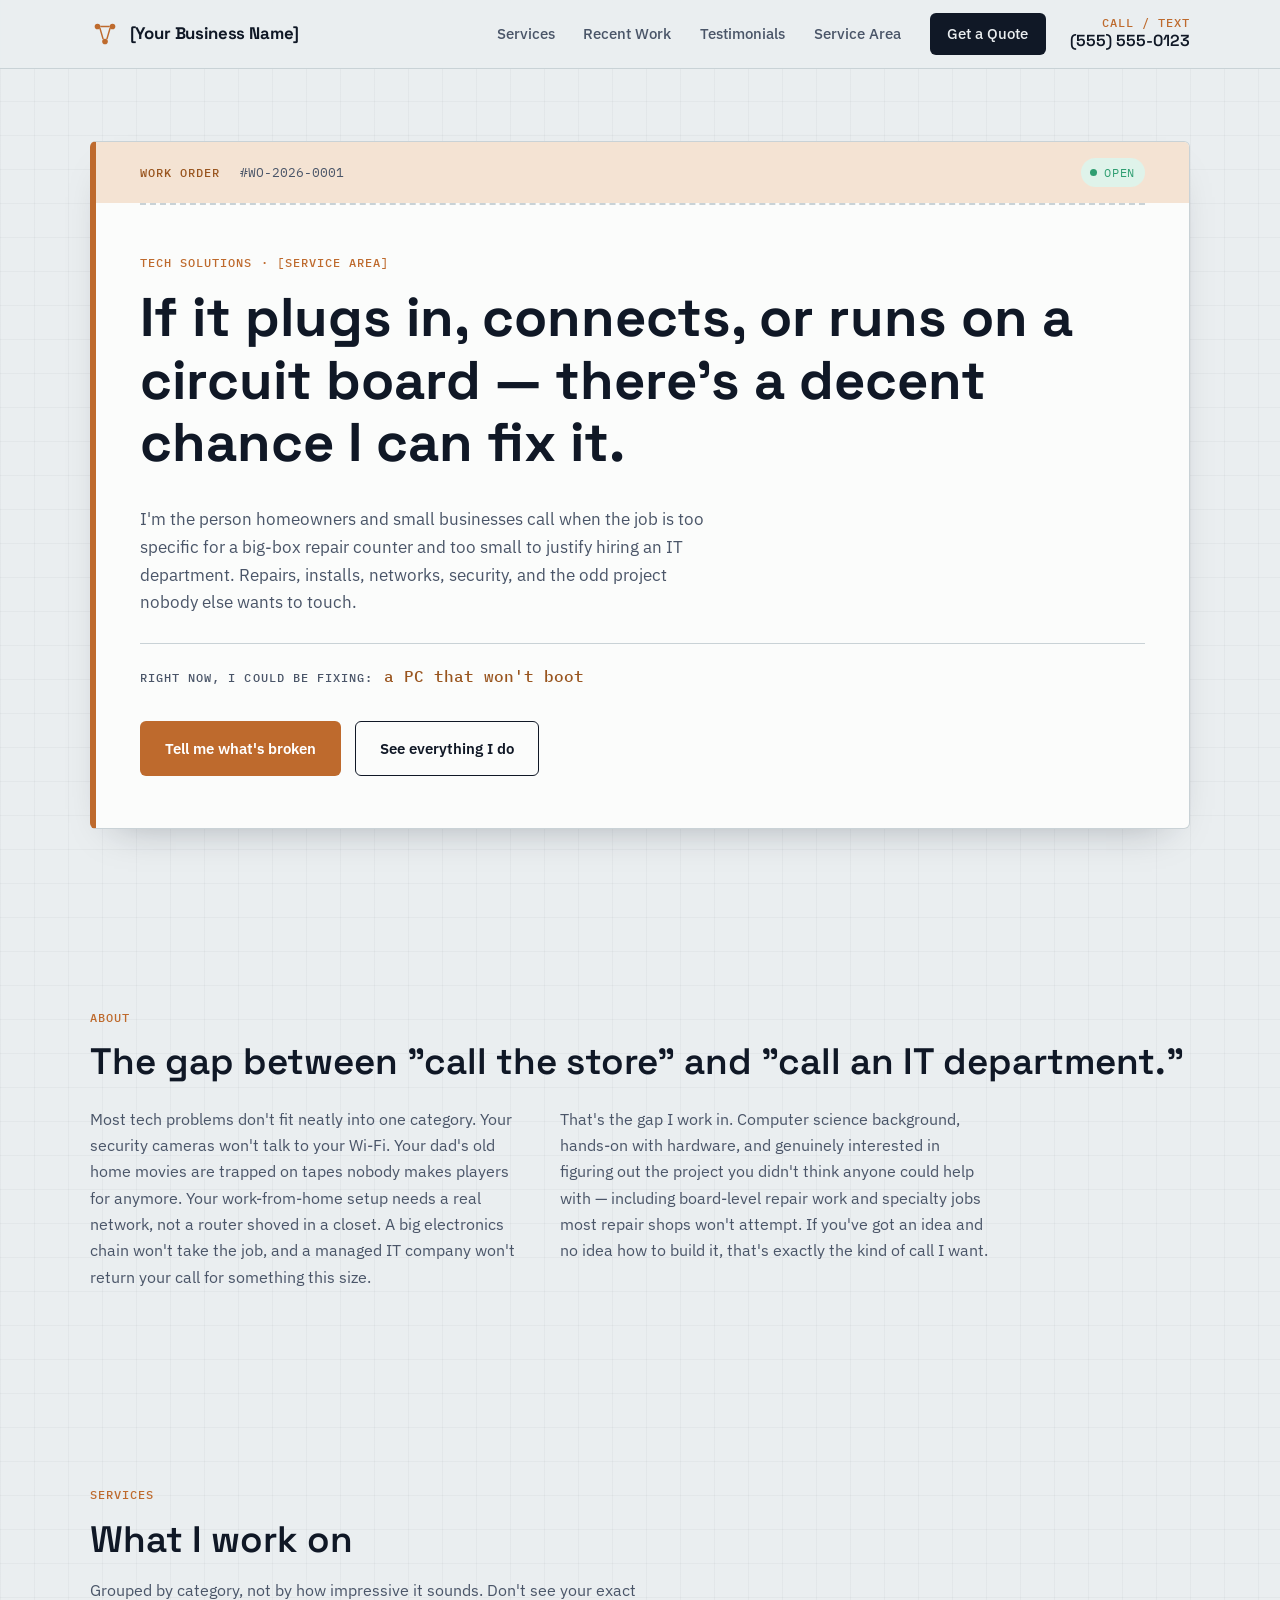
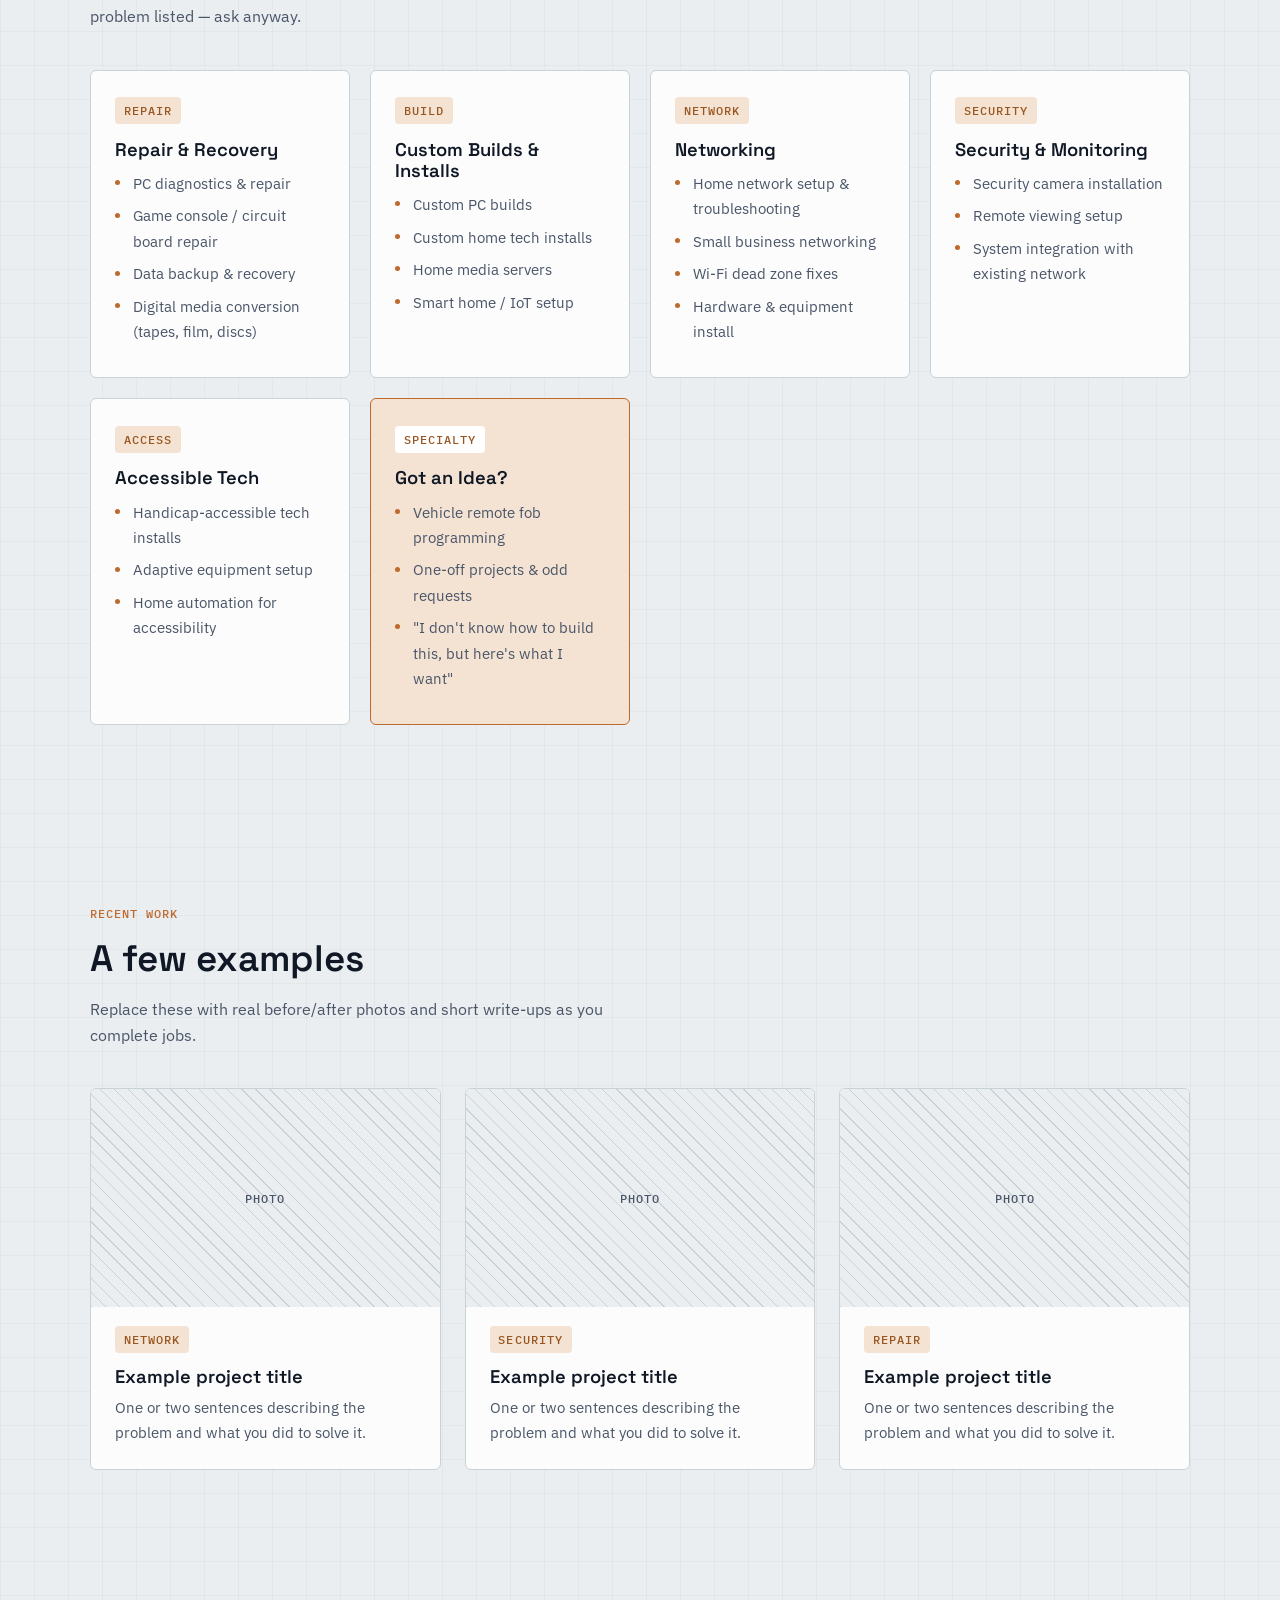
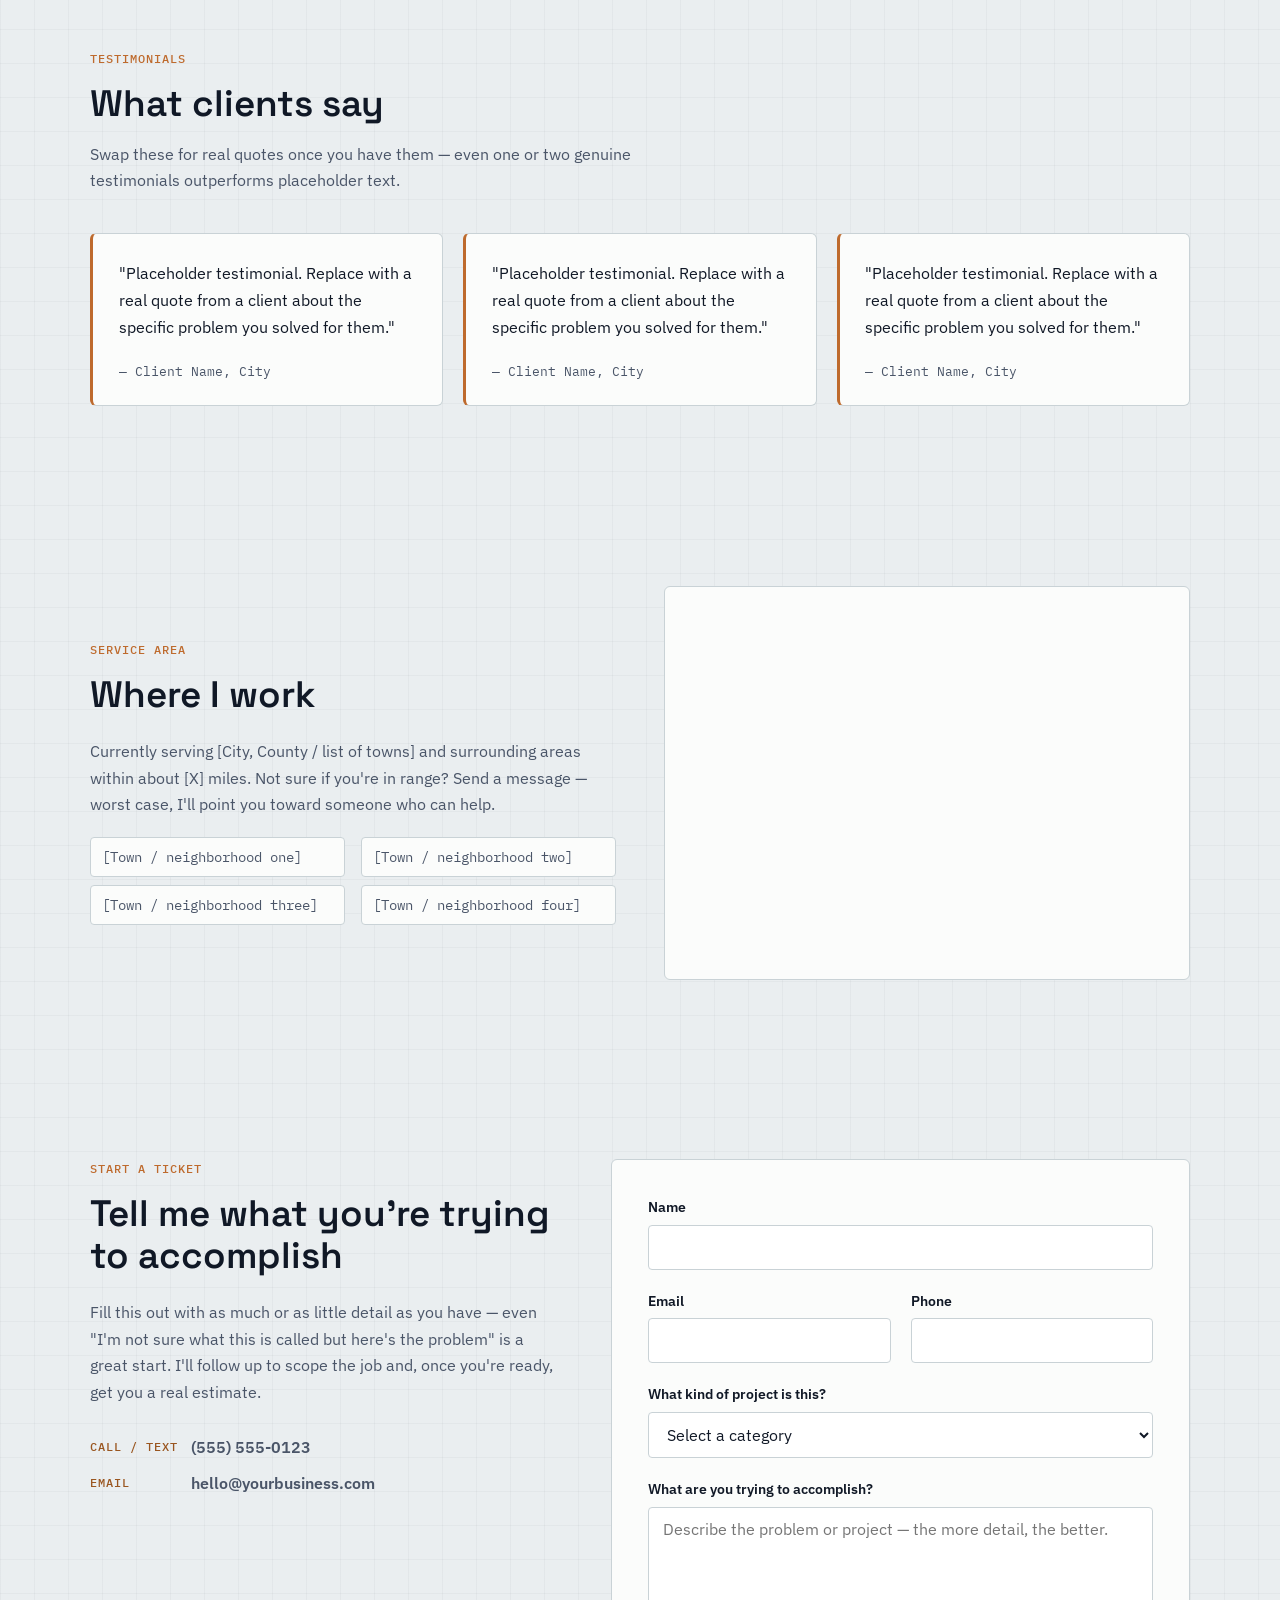
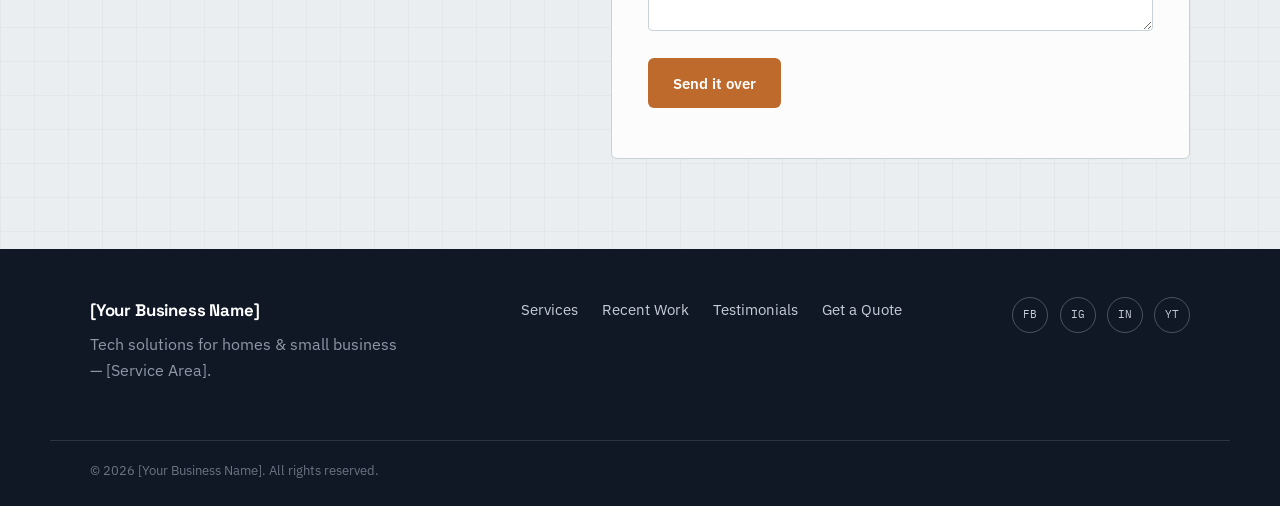
==== index.html @ 30bfc8b2 "Adding initial site files These initially designed site files include the following: -index.html  " ====
<!DOCTYPE html>
<html lang="en">
<head>
<meta charset="UTF-8">
<meta name="viewport" content="width=device-width, initial-scale=1.0">
<title>[Your Business Name] — Tech Solutions for Homes &amp; Small Business</title>
<meta name="description" content="PC repair, custom builds, home networking, security cameras, media servers, data backup, and the tech projects nobody else wants to take on. Serving [Service Area].">

<link rel="preconnect" href="https://fonts.googleapis.com">
<link rel="preconnect" href="https://fonts.gstatic.com" crossorigin>
<link href="https://fonts.googleapis.com/css2?family=Space+Grotesk:wght@500;600;700&family=IBM+Plex+Sans:wght@400;500;600;700&family=IBM+Plex+Mono:wght@400;500&display=swap" rel="stylesheet">

<link rel="stylesheet" href="style.css">
</head>
<body>

<!-- ============ SKIP LINK (accessibility) ============ -->
<a class="skip-link" href="#main">Skip to content</a>

<!-- ============ HEADER / NAV ============ -->
<header class="site-header" id="top">
  <div class="wrap header-inner">
    <a class="logo" href="#top" aria-label="[Your Business Name] home">
      <svg class="logo-mark" viewBox="0 0 32 32" width="30" height="30" aria-hidden="true">
        <circle cx="8" cy="8" r="3" fill="currentColor"/>
        <circle cx="24" cy="8" r="3" fill="currentColor"/>
        <circle cx="16" cy="24" r="3" fill="currentColor"/>
        <path d="M10.5 9.5 L14 21.5 M21.5 9.5 L18 21.5 M11 8 H21" stroke="currentColor" stroke-width="1.6" fill="none"/>
      </svg>
      <span class="logo-text">[Your Business Name]</span>
    </a>

    <nav class="main-nav" id="main-nav" aria-label="Primary">
      <a href="#services">Services</a>
      <a href="#work">Recent Work</a>
      <a href="#testimonials">Testimonials</a>
      <a href="#area">Service Area</a>
      <a href="#contact" class="nav-cta">Get a Quote</a>
    </nav>

    <a class="header-call" href="tel:+15555550123">
      <span class="mono-label">CALL / TEXT</span>
      (555) 555-0123
    </a>

    <button class="nav-toggle" id="nav-toggle" aria-expanded="false" aria-controls="main-nav" aria-label="Toggle menu">
      <span></span><span></span><span></span>
    </button>
  </div>
</header>

<main id="main">

  <!-- ============ HERO — "WORK ORDER" TICKET ============ -->
  <section class="hero">
    <div class="wrap hero-inner">

      <div class="ticket">
        <div class="ticket-stub">
          <span class="mono-label">WORK ORDER</span>
          <span class="ticket-number">#WO-2026-0001</span>
          <span class="status-badge">
            <span class="status-dot" aria-hidden="true"></span> OPEN
          </span>
        </div>

        <div class="ticket-perf" aria-hidden="true"></div>

        <div class="ticket-body">
          <p class="eyebrow mono-label">TECH SOLUTIONS · [SERVICE AREA]</p>
          <h1>If it plugs in, connects, or runs on a circuit board — there's a decent chance I can fix it.</h1>
          <p class="hero-sub">
            I'm the person homeowners and small businesses call when the job is too specific for
            a big-box repair counter and too small to justify hiring an IT department. Repairs,
            installs, networks, security, and the odd project nobody else wants to touch.
          </p>

          <p class="hero-rotator" aria-live="polite">
            <span class="mono-label">RIGHT NOW, I COULD BE FIXING:</span>
            <span id="rotator-text" class="rotator-text">a PC that won't boot</span>
          </p>

          <div class="hero-actions">
            <a href="#contact" class="btn btn-primary">Tell me what's broken</a>
            <a href="#services" class="btn btn-ghost">See everything I do</a>
          </div>
        </div>
      </div>

    </div>
  </section>

  <!-- ============ ABOUT ============ -->
  <section class="about" id="about">
    <div class="wrap about-inner">
      <p class="eyebrow mono-label">ABOUT</p>
      <h2>The gap between "call the store" and "call an IT department."</h2>
      <div class="about-columns">
        <p>
          Most tech problems don't fit neatly into one category. Your security cameras won't talk to
          your Wi-Fi. Your dad's old home movies are trapped on tapes nobody makes players for anymore.
          Your work-from-home setup needs a real network, not a router shoved in a closet. A big
          electronics chain won't take the job, and a managed IT company won't return your call for
          something this size.
        </p>
        <p>
          That's the gap I work in. Computer science background, hands-on with hardware, and genuinely
          interested in figuring out the project you didn't think anyone could help with — including
          board-level repair work and specialty jobs most repair shops won't attempt. If you've got an
          idea and no idea how to build it, that's exactly the kind of call I want.
        </p>
      </div>
    </div>
  </section>

  <!-- ============ SERVICES ============ -->
  <section class="services" id="services">
    <div class="wrap">
      <p class="eyebrow mono-label">SERVICES</p>
      <h2>What I work on</h2>
      <p class="section-sub">Grouped by category, not by how impressive it sounds. Don't see your exact problem listed — ask anyway.</p>

      <div class="service-grid">

        <article class="service-card">
          <span class="mono-label tag">REPAIR</span>
          <h3>Repair &amp; Recovery</h3>
          <ul>
            <li>PC diagnostics &amp; repair</li>
            <li>Game console / circuit board repair</li>
            <li>Data backup &amp; recovery</li>
            <li>Digital media conversion (tapes, film, discs)</li>
          </ul>
        </article>

        <article class="service-card">
          <span class="mono-label tag">BUILD</span>
          <h3>Custom Builds &amp; Installs</h3>
          <ul>
            <li>Custom PC builds</li>
            <li>Custom home tech installs</li>
            <li>Home media servers</li>
            <li>Smart home / IoT setup</li>
          </ul>
        </article>

        <article class="service-card">
          <span class="mono-label tag">NETWORK</span>
          <h3>Networking</h3>
          <ul>
            <li>Home network setup &amp; troubleshooting</li>
            <li>Small business networking</li>
            <li>Wi-Fi dead zone fixes</li>
            <li>Hardware &amp; equipment install</li>
          </ul>
        </article>

        <article class="service-card">
          <span class="mono-label tag">SECURITY</span>
          <h3>Security &amp; Monitoring</h3>
          <ul>
            <li>Security camera installation</li>
            <li>Remote viewing setup</li>
            <li>System integration with existing network</li>
          </ul>
        </article>

        <article class="service-card">
          <span class="mono-label tag">ACCESS</span>
          <h3>Accessible Tech</h3>
          <ul>
            <li>Handicap-accessible tech installs</li>
            <li>Adaptive equipment setup</li>
            <li>Home automation for accessibility</li>
          </ul>
        </article>

        <article class="service-card highlight">
          <span class="mono-label tag">SPECIALTY</span>
          <h3>Got an Idea?</h3>
          <ul>
            <li>Vehicle remote fob programming</li>
            <li>One-off projects &amp; odd requests</li>
            <li>"I don't know how to build this, but here's what I want"</li>
          </ul>
        </article>

      </div>
    </div>
  </section>

  <!-- ============ RECENT WORK / PORTFOLIO ============ -->
  <section class="work" id="work">
    <div class="wrap">
      <p class="eyebrow mono-label">RECENT WORK</p>
      <h2>A few examples</h2>
      <p class="section-sub">Replace these with real before/after photos and short write-ups as you complete jobs.</p>

      <div class="work-grid">
        <article class="work-card">
          <div class="work-thumb" aria-hidden="true">
            <span class="mono-label">PHOTO</span>
          </div>
          <span class="mono-label tag">NETWORK</span>
          <h3>Example project title</h3>
          <p>One or two sentences describing the problem and what you did to solve it.</p>
        </article>

        <article class="work-card">
          <div class="work-thumb" aria-hidden="true">
            <span class="mono-label">PHOTO</span>
          </div>
          <span class="mono-label tag">SECURITY</span>
          <h3>Example project title</h3>
          <p>One or two sentences describing the problem and what you did to solve it.</p>
        </article>

        <article class="work-card">
          <div class="work-thumb" aria-hidden="true">
            <span class="mono-label">PHOTO</span>
          </div>
          <span class="mono-label tag">REPAIR</span>
          <h3>Example project title</h3>
          <p>One or two sentences describing the problem and what you did to solve it.</p>
        </article>
      </div>
    </div>
  </section>

  <!-- ============ TESTIMONIALS ============ -->
  <section class="testimonials" id="testimonials">
    <div class="wrap">
      <p class="eyebrow mono-label">TESTIMONIALS</p>
      <h2>What clients say</h2>
      <p class="section-sub">Swap these for real quotes once you have them — even one or two genuine testimonials outperforms placeholder text.</p>

      <div class="testimonial-grid">
        <blockquote class="testimonial-card">
          <p>"Placeholder testimonial. Replace with a real quote from a client about the specific problem you solved for them."</p>
          <cite>— Client Name, City</cite>
        </blockquote>
        <blockquote class="testimonial-card">
          <p>"Placeholder testimonial. Replace with a real quote from a client about the specific problem you solved for them."</p>
          <cite>— Client Name, City</cite>
        </blockquote>
        <blockquote class="testimonial-card">
          <p>"Placeholder testimonial. Replace with a real quote from a client about the specific problem you solved for them."</p>
          <cite>— Client Name, City</cite>
        </blockquote>
      </div>
    </div>
  </section>

  <!-- ============ SERVICE AREA / MAP ============ -->
  <section class="area" id="area">
    <div class="wrap area-inner">
      <div class="area-text">
        <p class="eyebrow mono-label">SERVICE AREA</p>
        <h2>Where I work</h2>
        <p>Currently serving [City, County / list of towns] and surrounding areas within about [X] miles. Not sure if you're in range? Send a message — worst case, I'll point you toward someone who can help.</p>
        <ul class="area-list">
          <li>[Town / neighborhood one]</li>
          <li>[Town / neighborhood two]</li>
          <li>[Town / neighborhood three]</li>
          <li>[Town / neighborhood four]</li>
        </ul>
      </div>
      <div class="area-map">
        <!--
          Replace this iframe's src with your own Google Maps embed:
          Google Maps → search your service area → Share → Embed a map → copy the src URL.
        -->
        <iframe
          src="https://www.google.com/maps/embed?pb=REPLACE_WITH_YOUR_EMBED_CODE"
          width="100%" height="100%" style="border:0;" allowfullscreen loading="lazy"
          referrerpolicy="no-referrer-when-downgrade"
          title="Service area map">
        </iframe>
      </div>
    </div>
  </section>

  <!-- ============ CONTACT / INTAKE FORM ============ -->
  <section class="contact" id="contact">
    <div class="wrap contact-inner">
      <div class="contact-intro">
        <p class="eyebrow mono-label">START A TICKET</p>
        <h2>Tell me what you're trying to accomplish</h2>
        <p>
          Fill this out with as much or as little detail as you have — even "I'm not sure what this
          is called but here's the problem" is a great start. I'll follow up to scope the job and,
          once you're ready, get you a real estimate.
        </p>
        <div class="contact-alt">
          <p><span class="mono-label">CALL / TEXT</span> <a href="tel:+15555550123">(555) 555-0123</a></p>
          <p><span class="mono-label">EMAIL</span> <a href="mailto:hello@yourbusiness.com">hello@yourbusiness.com</a></p>
        </div>
      </div>

      <form class="ticket-form" id="contact-form" action="https://formspree.io/f/REPLACE_WITH_YOUR_FORM_ID" method="POST">
        <div class="form-row">
          <label for="name">Name</label>
          <input type="text" id="name" name="name" required autocomplete="name">
        </div>

        <div class="form-row form-row-split">
          <div>
            <label for="email">Email</label>
            <input type="email" id="email" name="email" required autocomplete="email">
          </div>
          <div>
            <label for="phone">Phone</label>
            <input type="tel" id="phone" name="phone" autocomplete="tel">
          </div>
        </div>

        <div class="form-row">
          <label for="service">What kind of project is this?</label>
          <select id="service" name="service_category" required>
            <option value="" disabled selected>Select a category</option>
            <option value="repair">Repair &amp; Recovery</option>
            <option value="build">Custom Build / Install</option>
            <option value="network">Networking</option>
            <option value="security">Security &amp; Monitoring</option>
            <option value="access">Accessible Tech</option>
            <option value="specialty">Specialty / Not Sure</option>
          </select>
        </div>

        <div class="form-row">
          <label for="message">What are you trying to accomplish?</label>
          <textarea id="message" name="message" rows="5" required placeholder="Describe the problem or project — the more detail, the better."></textarea>
        </div>

        <input type="hidden" name="_subject" value="New project inquiry from website">

        <button type="submit" class="btn btn-primary" id="submit-btn">Send it over</button>
        <p class="form-status" id="form-status" role="status" aria-live="polite"></p>
      </form>
    </div>
  </section>

</main>

<!-- ============ FOOTER ============ -->
<footer class="site-footer">
  <div class="wrap footer-inner">
    <div class="footer-brand">
      <span class="logo-text">[Your Business Name]</span>
      <p>Tech solutions for homes &amp; small business — [Service Area].</p>
    </div>

    <nav class="footer-links" aria-label="Footer">
      <a href="#services">Services</a>
      <a href="#work">Recent Work</a>
      <a href="#testimonials">Testimonials</a>
      <a href="#contact">Get a Quote</a>
    </nav>

    <div class="footer-social" aria-label="Social media links">
      <!-- Replace href values with your real profiles -->
      <a href="https://facebook.com/" aria-label="Facebook">FB</a>
      <a href="https://instagram.com/" aria-label="Instagram">IG</a>
      <a href="https://linkedin.com/" aria-label="LinkedIn">IN</a>
      <a href="https://youtube.com/" aria-label="YouTube">YT</a>
    </div>
  </div>
  <div class="wrap footer-bottom">
    <p>© <span id="year"></span> [Your Business Name]. All rights reserved.</p>
  </div>
</footer>

<!-- ============ MOBILE STICKY CALL BAR ============ -->
<div class="sticky-call">
  <a href="tel:+15555550123" class="btn btn-primary btn-block">Call now</a>
  <a href="#contact" class="btn btn-ghost btn-block">Send a message</a>
</div>

<script src="script.js"></script>
</body>
</html>
---- style.css ----
/* =========================================================
   DESIGN TOKENS
   ========================================================= */
:root {
  /* Color */
  --ink:          #101826;   /* primary text, navy-black w/ cool undertone */
  --slate:        #4A5568;   /* secondary text */
  --paper:        #EAEEF0;   /* base background, cool drafting-paper tint */
  --surface:      #FBFCFB;   /* raised card surface */
  --line:         #C9D2D6;   /* hairlines, dashes, borders */
  --copper:       #BE6A2D;   /* primary accent / CTA */
  --copper-dark:  #99551F;   /* hover state */
  --copper-tint:  #F4E3D3;   /* pale accent fill */
  --phosphor:     #2F9E71;   /* secondary accent — status/success, used sparingly */
  --phosphor-tint:#DFF3EA;

  /* Type */
  --font-display: 'Space Grotesk', sans-serif;
  --font-body:    'IBM Plex Sans', sans-serif;
  --font-mono:    'IBM Plex Mono', monospace;

  /* Layout */
  --max-width: 1180px;
  --radius: 6px;
  --gutter: clamp(1.25rem, 4vw, 2.5rem);
}

/* =========================================================
   RESET / BASE
   ========================================================= */
*, *::before, *::after { box-sizing: border-box; }
html { scroll-behavior: smooth; }
@media (prefers-reduced-motion: reduce) {
  html { scroll-behavior: auto; }
  *, *::before, *::after { animation-duration: 0.01ms !important; animation-iteration-count: 1 !important; transition-duration: 0.01ms !important; }
}

body {
  margin: 0;
  background: var(--paper);
  color: var(--ink);
  font-family: var(--font-body);
  font-size: 16px;
  line-height: 1.65;
  -webkit-font-smoothing: antialiased;

  /* faint drafting-grid texture */
  background-image:
    linear-gradient(90deg, rgba(16,24,38,0.035) 1px, transparent 1px),
    linear-gradient(0deg, rgba(16,24,38,0.035) 1px, transparent 1px);
  background-size: 34px 34px;
}

h1, h2, h3 {
  font-family: var(--font-display);
  font-weight: 700;
  line-height: 1.15;
  margin: 0 0 0.6em;
  color: var(--ink);
}

h1 { font-size: clamp(2rem, 3.4vw + 1rem, 3.4rem); font-weight: 700; }
h2 { font-size: clamp(1.6rem, 1.8vw + 1rem, 2.3rem); font-weight: 600; }
h3 { font-size: 1.15rem; font-weight: 600; }

p { margin: 0 0 1em; color: var(--slate); }

a { color: inherit; }

ul { margin: 0; padding: 0; list-style: none; }

img { max-width: 100%; display: block; }

.wrap {
  max-width: var(--max-width);
  margin: 0 auto;
  padding: 0 var(--gutter);
}

section { padding: clamp(3rem, 7vw, 6rem) 0; }

.eyebrow { color: var(--copper); margin-bottom: 0.9rem; }

.section-sub {
  max-width: 56ch;
  margin-top: -0.4rem;
  margin-bottom: 2.5rem;
}

.mono-label {
  font-family: var(--font-mono);
  font-size: 0.72rem;
  letter-spacing: 0.09em;
  text-transform: uppercase;
  font-weight: 500;
}

/* visually-hidden skip link, revealed on focus */
.skip-link {
  position: absolute;
  left: -999px;
  top: auto;
  background: var(--ink);
  color: var(--paper);
  padding: 0.75rem 1.25rem;
  z-index: 200;
  border-radius: var(--radius);
}
.skip-link:focus {
  left: 1rem;
  top: 1rem;
}

:focus-visible {
  outline: 2px solid var(--copper);
  outline-offset: 3px;
}

/* =========================================================
   BUTTONS
   ========================================================= */
.btn {
  display: inline-flex;
  align-items: center;
  justify-content: center;
  gap: 0.5rem;
  font-family: var(--font-body);
  font-weight: 600;
  font-size: 0.95rem;
  text-decoration: none;
  padding: 0.85rem 1.5rem;
  border-radius: var(--radius);
  border: 1.5px solid transparent;
  cursor: pointer;
  transition: background-color 0.15s ease, color 0.15s ease, border-color 0.15s ease, transform 0.1s ease;
}
.btn:active { transform: translateY(1px); }

.btn-primary {
  background: var(--copper);
  color: #fff;
}
.btn-primary:hover { background: var(--copper-dark); }

.btn-ghost {
  background: transparent;
  border-color: var(--ink);
  color: var(--ink);
}
.btn-ghost:hover { background: var(--ink); color: var(--paper); }

.btn-block { width: 100%; }

/* =========================================================
   HEADER / NAV
   ========================================================= */
.site-header {
  position: sticky;
  top: 0;
  z-index: 100;
  background: rgba(234, 238, 240, 0.92);
  backdrop-filter: blur(6px);
  border-bottom: 1px solid var(--line);
}

.header-inner {
  display: flex;
  align-items: center;
  gap: 1.5rem;
  height: 68px;
}

.logo {
  display: flex;
  align-items: center;
  gap: 0.6rem;
  text-decoration: none;
  color: var(--ink);
  margin-right: auto;
}
.logo-mark { color: var(--copper); flex-shrink: 0; }
.logo-text {
  font-family: var(--font-display);
  font-weight: 700;
  font-size: 1.05rem;
  letter-spacing: -0.01em;
}

.main-nav {
  display: flex;
  align-items: center;
  gap: 1.8rem;
}
.main-nav a {
  text-decoration: none;
  font-weight: 500;
  font-size: 0.95rem;
  color: var(--slate);
}
.main-nav a:hover { color: var(--ink); }
.nav-cta {
  background: var(--ink);
  color: var(--paper) !important;
  padding: 0.55rem 1.1rem;
  border-radius: var(--radius);
}
.nav-cta:hover { background: var(--copper); }

.header-call {
  display: flex;
  flex-direction: column;
  align-items: flex-end;
  text-decoration: none;
  font-family: var(--font-display);
  font-weight: 600;
  color: var(--ink);
  line-height: 1.3;
}
.header-call .mono-label { color: var(--copper); }

.nav-toggle {
  display: none;
  flex-direction: column;
  justify-content: center;
  gap: 5px;
  width: 34px;
  height: 34px;
  background: none;
  border: none;
  cursor: pointer;
  padding: 0;
}
.nav-toggle span {
  display: block;
  height: 2px;
  background: var(--ink);
  border-radius: 2px;
}

/* =========================================================
   HERO — WORK ORDER TICKET
   ========================================================= */
.hero { padding-top: clamp(2.5rem, 6vw, 4.5rem); }

.ticket {
  background: var(--surface);
  border: 1px solid var(--line);
  border-left: 6px solid var(--copper);
  border-radius: var(--radius);
  box-shadow: 0 18px 40px -24px rgba(16, 24, 38, 0.35);
  overflow: hidden;
}

.ticket-stub {
  display: flex;
  flex-wrap: wrap;
  align-items: center;
  gap: 0.6rem 1.2rem;
  padding: 1rem clamp(1.25rem, 4vw, 2.75rem);
  background: var(--copper-tint);
  color: var(--copper-dark);
}
.ticket-stub .mono-label { color: var(--copper-dark); }
.ticket-number { font-family: var(--font-mono); font-size: 0.8rem; color: var(--slate); }

.status-badge {
  margin-left: auto;
  display: inline-flex;
  align-items: center;
  gap: 0.4rem;
  font-family: var(--font-mono);
  font-size: 0.72rem;
  letter-spacing: 0.08em;
  color: var(--phosphor);
  background: var(--phosphor-tint);
  padding: 0.3rem 0.6rem;
  border-radius: 100px;
}
.status-dot {
  width: 7px; height: 7px;
  border-radius: 50%;
  background: var(--phosphor);
}

.ticket-perf {
  border-top: 2px dashed var(--line);
  margin: 0 clamp(1.25rem, 4vw, 2.75rem);
}

.ticket-body { padding: clamp(1.75rem, 5vw, 3rem) clamp(1.25rem, 4vw, 2.75rem) clamp(2.25rem, 5vw, 3.25rem); }

.hero-sub {
  max-width: 58ch;
  font-size: 1.05rem;
}

.hero-rotator {
  display: flex;
  flex-wrap: wrap;
  align-items: baseline;
  gap: 0.5rem 0.7rem;
  margin: 1.6rem 0 2rem;
  padding-top: 1.2rem;
  border-top: 1px solid var(--line);
}
.hero-rotator .mono-label { color: var(--slate); }
.rotator-text {
  font-family: var(--font-mono);
  font-weight: 500;
  color: var(--copper-dark);
}

.hero-actions {
  display: flex;
  flex-wrap: wrap;
  gap: 0.9rem;
}

/* =========================================================
   ABOUT
   ========================================================= */
.about-columns {
  display: grid;
  grid-template-columns: repeat(2, 1fr);
  gap: 2.5rem;
  max-width: 90ch;
}

/* =========================================================
   SERVICES
   ========================================================= */
.service-grid {
  display: grid;
  grid-template-columns: repeat(auto-fit, minmax(260px, 1fr));
  gap: 1.25rem;
}

.service-card {
  background: var(--surface);
  border: 1px solid var(--line);
  border-radius: var(--radius);
  padding: 1.6rem 1.5rem;
}
.service-card.highlight {
  background: var(--copper-tint);
  border-color: var(--copper);
}

.tag {
  display: inline-block;
  color: var(--copper-dark);
  background: var(--copper-tint);
  padding: 0.25rem 0.55rem;
  border-radius: 4px;
  margin-bottom: 0.9rem;
}
.service-card.highlight .tag { background: #fff; }

.service-card h3 { margin-bottom: 0.7rem; }

.service-card ul li {
  position: relative;
  padding-left: 1.1rem;
  margin-bottom: 0.45rem;
  color: var(--slate);
  font-size: 0.96rem;
}
.service-card ul li::before {
  content: "";
  position: absolute;
  left: 0;
  top: 0.6em;
  width: 5px; height: 5px;
  background: var(--copper);
  border-radius: 50%;
}

/* =========================================================
   WORK / PORTFOLIO
   ========================================================= */
.work-grid {
  display: grid;
  grid-template-columns: repeat(auto-fit, minmax(280px, 1fr));
  gap: 1.5rem;
}

.work-card {
  background: var(--surface);
  border: 1px solid var(--line);
  border-radius: var(--radius);
  overflow: hidden;
  padding-bottom: 1.5rem;
}

.work-thumb {
  aspect-ratio: 16 / 10;
  background:
    repeating-linear-gradient(45deg, var(--line), var(--line) 1px, transparent 1px, transparent 10px),
    var(--paper);
  display: flex;
  align-items: center;
  justify-content: center;
  color: var(--slate);
  margin-bottom: 1.1rem;
}

.work-card .tag { margin: 0 1.5rem 0.8rem; }
.work-card h3 { margin: 0 1.5rem 0.5rem; }
.work-card p { margin: 0 1.5rem; font-size: 0.95rem; }

/* =========================================================
   TESTIMONIALS
   ========================================================= */
.testimonial-grid {
  display: grid;
  grid-template-columns: repeat(auto-fit, minmax(260px, 1fr));
  gap: 1.25rem;
}

.testimonial-card {
  margin: 0;
  background: var(--surface);
  border: 1px solid var(--line);
  border-left: 3px solid var(--copper);
  border-radius: var(--radius);
  padding: 1.6rem 1.6rem 1.4rem;
}
.testimonial-card p {
  color: var(--ink);
  font-size: 1.02rem;
  margin-bottom: 1rem;
}
.testimonial-card cite {
  font-family: var(--font-mono);
  font-style: normal;
  font-size: 0.8rem;
  color: var(--slate);
}

/* =========================================================
   SERVICE AREA
   ========================================================= */
.area-inner {
  display: grid;
  grid-template-columns: 1fr 1fr;
  gap: 3rem;
  align-items: center;
}

.area-list {
  display: grid;
  grid-template-columns: repeat(2, 1fr);
  gap: 0.5rem 1rem;
  margin-top: 1.2rem;
}
.area-list li {
  font-family: var(--font-mono);
  font-size: 0.85rem;
  color: var(--slate);
  padding: 0.5rem 0.7rem;
  background: var(--surface);
  border: 1px solid var(--line);
  border-radius: 4px;
}

.area-map {
  aspect-ratio: 4 / 3;
  border-radius: var(--radius);
  overflow: hidden;
  border: 1px solid var(--line);
  background: var(--surface);
}

/* =========================================================
   CONTACT / FORM
   ========================================================= */
.contact-inner {
  display: grid;
  grid-template-columns: 0.9fr 1.1fr;
  gap: 3rem;
  align-items: start;
}

.contact-alt { margin-top: 1.8rem; }
.contact-alt p {
  display: flex;
  gap: 0.7rem;
  align-items: center;
  margin-bottom: 0.6rem;
}
.contact-alt .mono-label { color: var(--copper-dark); min-width: 90px; }
.contact-alt a { text-decoration: none; font-weight: 600; }
.contact-alt a:hover { color: var(--copper); }

.ticket-form {
  background: var(--surface);
  border: 1px solid var(--line);
  border-radius: var(--radius);
  padding: clamp(1.5rem, 4vw, 2.25rem);
}

.form-row { margin-bottom: 1.25rem; }
.form-row-split {
  display: grid;
  grid-template-columns: 1fr 1fr;
  gap: 1.25rem;
  margin-bottom: 0;
}
.form-row-split > div { margin-bottom: 1.25rem; }

label {
  display: block;
  font-size: 0.85rem;
  font-weight: 600;
  margin-bottom: 0.4rem;
  color: var(--ink);
}

input, select, textarea {
  width: 100%;
  font-family: var(--font-body);
  font-size: 1rem;
  color: var(--ink);
  background: #fff;
  border: 1.5px solid var(--line);
  border-radius: 4px;
  padding: 0.7rem 0.85rem;
}
input:focus, select:focus, textarea:focus {
  border-color: var(--copper);
  outline: none;
}
textarea { resize: vertical; }

.form-status {
  margin: 0.9rem 0 0;
  font-size: 0.9rem;
  font-weight: 600;
}
.form-status[data-state="success"] { color: var(--phosphor); }
.form-status[data-state="error"] { color: #B3432B; }

/* =========================================================
   FOOTER
   ========================================================= */
.site-footer {
  background: var(--ink);
  color: #C7CDD6;
  padding-top: 3rem;
}
.footer-inner {
  display: flex;
  flex-wrap: wrap;
  justify-content: space-between;
  gap: 2rem;
  padding-bottom: 2.5rem;
  border-bottom: 1px solid rgba(255,255,255,0.12);
}
.footer-brand .logo-text { color: #fff; }
.footer-brand p { color: #8E97A6; margin-top: 0.4rem; max-width: 32ch; }

.footer-links {
  display: flex;
  gap: 1.5rem;
  flex-wrap: wrap;
}
.footer-links a { text-decoration: none; color: #C7CDD6; font-size: 0.95rem; }
.footer-links a:hover { color: var(--copper); }

.footer-social {
  display: flex;
  gap: 0.7rem;
}
.footer-social a {
  display: flex;
  align-items: center;
  justify-content: center;
  width: 36px; height: 36px;
  border: 1px solid rgba(255,255,255,0.25);
  border-radius: 50%;
  text-decoration: none;
  font-family: var(--font-mono);
  font-size: 0.7rem;
  color: #C7CDD6;
}
.footer-social a:hover { border-color: var(--copper); color: var(--copper); }

.footer-bottom {
  padding: 1.2rem var(--gutter) 1.6rem;
}
.footer-bottom p {
  margin: 0;
  font-size: 0.8rem;
  color: #6B7482;
}

/* =========================================================
   MOBILE STICKY CALL BAR
   ========================================================= */
.sticky-call {
  display: none;
  position: fixed;
  bottom: 0; left: 0; right: 0;
  z-index: 90;
  gap: 0.6rem;
  padding: 0.7rem 0.9rem;
  background: rgba(251, 252, 251, 0.97);
  border-top: 1px solid var(--line);
  backdrop-filter: blur(6px);
}

/* =========================================================
   RESPONSIVE
   ========================================================= */
@media (max-width: 900px) {
  .about-columns { grid-template-columns: 1fr; }
  .area-inner { grid-template-columns: 1fr; }
  .area-map { aspect-ratio: 16/9; }
  .contact-inner { grid-template-columns: 1fr; }
}

@media (max-width: 760px) {
  .main-nav {
    position: absolute;
    top: 68px; left: 0; right: 0;
    background: var(--paper);
    border-bottom: 1px solid var(--line);
    flex-direction: column;
    align-items: stretch;
    padding: 1rem var(--gutter) 1.5rem;
    gap: 0.9rem;
    display: none;
  }
  .main-nav.open { display: flex; }
  .main-nav a { padding: 0.5rem 0; }
  .nav-cta { text-align: center; }

  .header-call { display: none; }
  .nav-toggle { display: flex; }

  .form-row-split { grid-template-columns: 1fr; }
  .area-list { grid-template-columns: 1fr 1fr; }

  .sticky-call { display: flex; }
  body { padding-bottom: 64px; } /* clear the sticky call bar */
}

@media (max-width: 480px) {
  .area-list { grid-template-columns: 1fr; }
  .ticket-stub { padding: 0.9rem 1.1rem; }
  .ticket-body { padding: 1.5rem 1.1rem 2rem; }
}
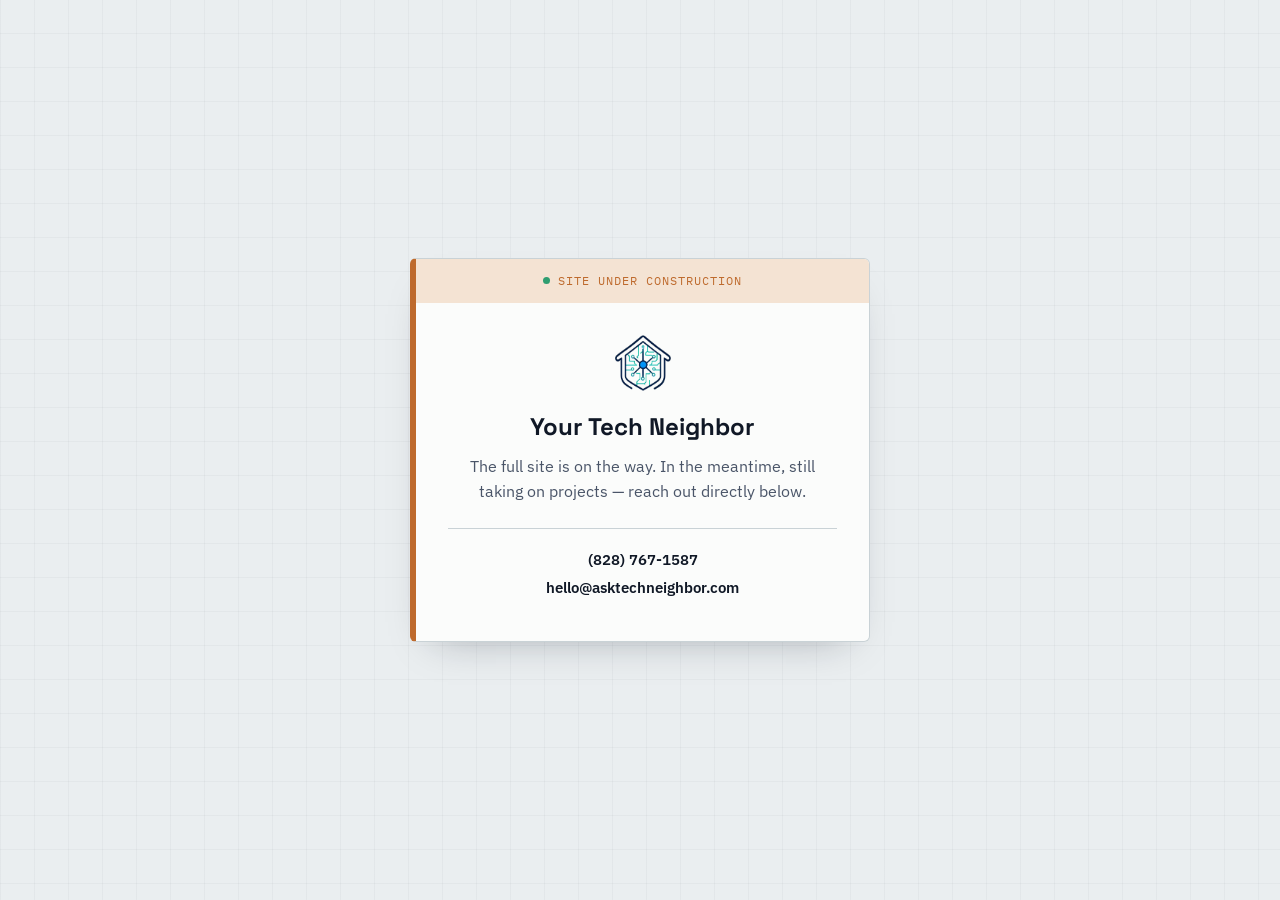
==== commit 8d53237b: "Logo-Landing-Areas Added new logo added under construction landing added areas serving changed url a" ====
--- a/index.html
+++ b/index.html
@@ -3,379 +3,122 @@
 <head>
 <meta charset="UTF-8">
 <meta name="viewport" content="width=device-width, initial-scale=1.0">
-<title>[Your Business Name] — Tech Solutions for Homes &amp; Small Business</title>
-<meta name="description" content="PC repair, custom builds, home networking, security cameras, media servers, data backup, and the tech projects nobody else wants to take on. Serving [Service Area].">
+<title>Your Tech Neighbor — Coming Soon</title>
+<meta name="description" content="Your Tech Neighbor — tech solutions for homes and small business in Seneca, SC. Site launching soon.">
+<link rel="icon" type="image/png" href="logo.png">
 
 <link rel="preconnect" href="https://fonts.googleapis.com">
 <link rel="preconnect" href="https://fonts.gstatic.com" crossorigin>
-<link href="https://fonts.googleapis.com/css2?family=Space+Grotesk:wght@500;600;700&family=IBM+Plex+Sans:wght@400;500;600;700&family=IBM+Plex+Mono:wght@400;500&display=swap" rel="stylesheet">
+<link href="https://fonts.googleapis.com/css2?family=Space+Grotesk:wght@600;700&family=IBM+Plex+Sans:wght@400;500&family=IBM+Plex+Mono:wght@500&display=swap" rel="stylesheet">
 
-<link rel="stylesheet" href="style.css">
+<style>
+  :root {
+    --ink: #101826;
+    --slate: #4A5568;
+    --paper: #EAEEF0;
+    --surface: #FBFCFB;
+    --line: #C9D2D6;
+    --copper: #BE6A2D;
+    --copper-tint: #F4E3D3;
+    --phosphor: #2F9E71;
+  }
+  * { box-sizing: border-box; }
+  body {
+    margin: 0;
+    min-height: 100vh;
+    display: flex;
+    align-items: center;
+    justify-content: center;
+    background: var(--paper);
+    background-image:
+      linear-gradient(90deg, rgba(16,24,38,0.035) 1px, transparent 1px),
+      linear-gradient(0deg, rgba(16,24,38,0.035) 1px, transparent 1px);
+    background-size: 34px 34px;
+    font-family: 'IBM Plex Sans', sans-serif;
+    color: var(--ink);
+    padding: 1.5rem;
+  }
+  .card {
+    max-width: 460px;
+    width: 100%;
+    background: var(--surface);
+    border: 1px solid var(--line);
+    border-left: 6px solid var(--copper);
+    border-radius: 6px;
+    box-shadow: 0 18px 40px -24px rgba(16,24,38,0.35);
+    overflow: hidden;
+    text-align: center;
+  }
+  .stub {
+    background: var(--copper-tint);
+    padding: 0.9rem 1.5rem;
+    display: flex;
+    align-items: center;
+    justify-content: center;
+    gap: 0.5rem;
+  }
+  .status-dot {
+    width: 7px; height: 7px;
+    border-radius: 50%;
+    background: var(--phosphor);
+  }
+  .mono {
+    font-family: 'IBM Plex Mono', monospace;
+    font-size: 0.72rem;
+    letter-spacing: 0.09em;
+    text-transform: uppercase;
+    color: var(--copper);
+  }
+  .body {
+    padding: 2rem 2rem 2.25rem;
+  }
+  img.logo {
+    width: 56px;
+    height: 56px;
+    margin-bottom: 1rem;
+  }
+  h1 {
+    font-family: 'Space Grotesk', sans-serif;
+    font-size: 1.5rem;
+    margin: 0 0 0.75rem;
+  }
+  p {
+    color: var(--slate);
+    line-height: 1.6;
+    margin: 0 0 1.5rem;
+    font-size: 0.98rem;
+  }
+  .contact {
+    border-top: 1px solid var(--line);
+    padding-top: 1.25rem;
+    font-size: 0.95rem;
+  }
+  .contact a {
+    color: var(--ink);
+    text-decoration: none;
+    font-weight: 600;
+  }
+  .contact a:hover { color: var(--copper); }
+  .contact div { margin-bottom: 0.5rem; }
+</style>
 </head>
 <body>
 
-<!-- ============ SKIP LINK (accessibility) ============ -->
-<a class="skip-link" href="#main">Skip to content</a>
-
-<!-- ============ HEADER / NAV ============ -->
-<header class="site-header" id="top">
-  <div class="wrap header-inner">
-    <a class="logo" href="#top" aria-label="[Your Business Name] home">
-      <svg class="logo-mark" viewBox="0 0 32 32" width="30" height="30" aria-hidden="true">
-        <circle cx="8" cy="8" r="3" fill="currentColor"/>
-        <circle cx="24" cy="8" r="3" fill="currentColor"/>
-        <circle cx="16" cy="24" r="3" fill="currentColor"/>
-        <path d="M10.5 9.5 L14 21.5 M21.5 9.5 L18 21.5 M11 8 H21" stroke="currentColor" stroke-width="1.6" fill="none"/>
-      </svg>
-      <span class="logo-text">[Your Business Name]</span>
-    </a>
-
-    <nav class="main-nav" id="main-nav" aria-label="Primary">
-      <a href="#services">Services</a>
-      <a href="#work">Recent Work</a>
-      <a href="#testimonials">Testimonials</a>
-      <a href="#area">Service Area</a>
-      <a href="#contact" class="nav-cta">Get a Quote</a>
-    </nav>
-
-    <a class="header-call" href="tel:+15555550123">
-      <span class="mono-label">CALL / TEXT</span>
-      (555) 555-0123
-    </a>
-
-    <button class="nav-toggle" id="nav-toggle" aria-expanded="false" aria-controls="main-nav" aria-label="Toggle menu">
-      <span></span><span></span><span></span>
-    </button>
+<div class="card">
+  <div class="stub">
+    <span class="status-dot"></span>
+    <span class="mono">Site under construction</span>
   </div>
-</header>
-
-<main id="main">
-
-  <!-- ============ HERO — "WORK ORDER" TICKET ============ -->
-  <section class="hero">
-    <div class="wrap hero-inner">
-
-      <div class="ticket">
-        <div class="ticket-stub">
-          <span class="mono-label">WORK ORDER</span>
-          <span class="ticket-number">#WO-2026-0001</span>
-          <span class="status-badge">
-            <span class="status-dot" aria-hidden="true"></span> OPEN
-          </span>
-        </div>
-
-        <div class="ticket-perf" aria-hidden="true"></div>
-
-        <div class="ticket-body">
-          <p class="eyebrow mono-label">TECH SOLUTIONS · [SERVICE AREA]</p>
-          <h1>If it plugs in, connects, or runs on a circuit board — there's a decent chance I can fix it.</h1>
-          <p class="hero-sub">
-            I'm the person homeowners and small businesses call when the job is too specific for
-            a big-box repair counter and too small to justify hiring an IT department. Repairs,
-            installs, networks, security, and the odd project nobody else wants to touch.
-          </p>
-
-          <p class="hero-rotator" aria-live="polite">
-            <span class="mono-label">RIGHT NOW, I COULD BE FIXING:</span>
-            <span id="rotator-text" class="rotator-text">a PC that won't boot</span>
-          </p>
-
-          <div class="hero-actions">
-            <a href="#contact" class="btn btn-primary">Tell me what's broken</a>
-            <a href="#services" class="btn btn-ghost">See everything I do</a>
-          </div>
-        </div>
-      </div>
-
-    </div>
-  </section>
-
-  <!-- ============ ABOUT ============ -->
-  <section class="about" id="about">
-    <div class="wrap about-inner">
-      <p class="eyebrow mono-label">ABOUT</p>
-      <h2>The gap between "call the store" and "call an IT department."</h2>
-      <div class="about-columns">
-        <p>
-          Most tech problems don't fit neatly into one category. Your security cameras won't talk to
-          your Wi-Fi. Your dad's old home movies are trapped on tapes nobody makes players for anymore.
-          Your work-from-home setup needs a real network, not a router shoved in a closet. A big
-          electronics chain won't take the job, and a managed IT company won't return your call for
-          something this size.
-        </p>
-        <p>
-          That's the gap I work in. Computer science background, hands-on with hardware, and genuinely
-          interested in figuring out the project you didn't think anyone could help with — including
-          board-level repair work and specialty jobs most repair shops won't attempt. If you've got an
-          idea and no idea how to build it, that's exactly the kind of call I want.
-        </p>
-      </div>
-    </div>
-  </section>
-
-  <!-- ============ SERVICES ============ -->
-  <section class="services" id="services">
-    <div class="wrap">
-      <p class="eyebrow mono-label">SERVICES</p>
-      <h2>What I work on</h2>
-      <p class="section-sub">Grouped by category, not by how impressive it sounds. Don't see your exact problem listed — ask anyway.</p>
-
-      <div class="service-grid">
-
-        <article class="service-card">
-          <span class="mono-label tag">REPAIR</span>
-          <h3>Repair &amp; Recovery</h3>
-          <ul>
-            <li>PC diagnostics &amp; repair</li>
-            <li>Game console / circuit board repair</li>
-            <li>Data backup &amp; recovery</li>
-            <li>Digital media conversion (tapes, film, discs)</li>
-          </ul>
-        </article>
-
-        <article class="service-card">
-          <span class="mono-label tag">BUILD</span>
-          <h3>Custom Builds &amp; Installs</h3>
-          <ul>
-            <li>Custom PC builds</li>
-            <li>Custom home tech installs</li>
-            <li>Home media servers</li>
-            <li>Smart home / IoT setup</li>
-          </ul>
-        </article>
-
-        <article class="service-card">
-          <span class="mono-label tag">NETWORK</span>
-          <h3>Networking</h3>
-          <ul>
-            <li>Home network setup &amp; troubleshooting</li>
-            <li>Small business networking</li>
-            <li>Wi-Fi dead zone fixes</li>
-            <li>Hardware &amp; equipment install</li>
-          </ul>
-        </article>
-
-        <article class="service-card">
-          <span class="mono-label tag">SECURITY</span>
-          <h3>Security &amp; Monitoring</h3>
-          <ul>
-            <li>Security camera installation</li>
-            <li>Remote viewing setup</li>
-            <li>System integration with existing network</li>
-          </ul>
-        </article>
-
-        <article class="service-card">
-          <span class="mono-label tag">ACCESS</span>
-          <h3>Accessible Tech</h3>
-          <ul>
-            <li>Handicap-accessible tech installs</li>
-            <li>Adaptive equipment setup</li>
-            <li>Home automation for accessibility</li>
-          </ul>
-        </article>
-
-        <article class="service-card highlight">
-          <span class="mono-label tag">SPECIALTY</span>
-          <h3>Got an Idea?</h3>
-          <ul>
-            <li>Vehicle remote fob programming</li>
-            <li>One-off projects &amp; odd requests</li>
-            <li>"I don't know how to build this, but here's what I want"</li>
-          </ul>
-        </article>
-
-      </div>
-    </div>
-  </section>
-
-  <!-- ============ RECENT WORK / PORTFOLIO ============ -->
-  <section class="work" id="work">
-    <div class="wrap">
-      <p class="eyebrow mono-label">RECENT WORK</p>
-      <h2>A few examples</h2>
-      <p class="section-sub">Replace these with real before/after photos and short write-ups as you complete jobs.</p>
-
-      <div class="work-grid">
-        <article class="work-card">
-          <div class="work-thumb" aria-hidden="true">
-            <span class="mono-label">PHOTO</span>
-          </div>
-          <span class="mono-label tag">NETWORK</span>
-          <h3>Example project title</h3>
-          <p>One or two sentences describing the problem and what you did to solve it.</p>
-        </article>
-
-        <article class="work-card">
-          <div class="work-thumb" aria-hidden="true">
-            <span class="mono-label">PHOTO</span>
-          </div>
-          <span class="mono-label tag">SECURITY</span>
-          <h3>Example project title</h3>
-          <p>One or two sentences describing the problem and what you did to solve it.</p>
-        </article>
-
-        <article class="work-card">
-          <div class="work-thumb" aria-hidden="true">
-            <span class="mono-label">PHOTO</span>
-          </div>
-          <span class="mono-label tag">REPAIR</span>
-          <h3>Example project title</h3>
-          <p>One or two sentences describing the problem and what you did to solve it.</p>
-        </article>
-      </div>
-    </div>
-  </section>
-
-  <!-- ============ TESTIMONIALS ============ -->
-  <section class="testimonials" id="testimonials">
-    <div class="wrap">
-      <p class="eyebrow mono-label">TESTIMONIALS</p>
-      <h2>What clients say</h2>
-      <p class="section-sub">Swap these for real quotes once you have them — even one or two genuine testimonials outperforms placeholder text.</p>
-
-      <div class="testimonial-grid">
-        <blockquote class="testimonial-card">
-          <p>"Placeholder testimonial. Replace with a real quote from a client about the specific problem you solved for them."</p>
-          <cite>— Client Name, City</cite>
-        </blockquote>
-        <blockquote class="testimonial-card">
-          <p>"Placeholder testimonial. Replace with a real quote from a client about the specific problem you solved for them."</p>
-          <cite>— Client Name, City</cite>
-        </blockquote>
-        <blockquote class="testimonial-card">
-          <p>"Placeholder testimonial. Replace with a real quote from a client about the specific problem you solved for them."</p>
-          <cite>— Client Name, City</cite>
-        </blockquote>
-      </div>
-    </div>
-  </section>
-
-  <!-- ============ SERVICE AREA / MAP ============ -->
-  <section class="area" id="area">
-    <div class="wrap area-inner">
-      <div class="area-text">
-        <p class="eyebrow mono-label">SERVICE AREA</p>
-        <h2>Where I work</h2>
-        <p>Currently serving [City, County / list of towns] and surrounding areas within about [X] miles. Not sure if you're in range? Send a message — worst case, I'll point you toward someone who can help.</p>
-        <ul class="area-list">
-          <li>[Town / neighborhood one]</li>
-          <li>[Town / neighborhood two]</li>
-          <li>[Town / neighborhood three]</li>
-          <li>[Town / neighborhood four]</li>
-        </ul>
-      </div>
-      <div class="area-map">
-        <!--
-          Replace this iframe's src with your own Google Maps embed:
-          Google Maps → search your service area → Share → Embed a map → copy the src URL.
-        -->
-        <iframe
-          src="https://www.google.com/maps/embed?pb=REPLACE_WITH_YOUR_EMBED_CODE"
-          width="100%" height="100%" style="border:0;" allowfullscreen loading="lazy"
-          referrerpolicy="no-referrer-when-downgrade"
-          title="Service area map">
-        </iframe>
-      </div>
-    </div>
-  </section>
-
-  <!-- ============ CONTACT / INTAKE FORM ============ -->
-  <section class="contact" id="contact">
-    <div class="wrap contact-inner">
-      <div class="contact-intro">
-        <p class="eyebrow mono-label">START A TICKET</p>
-        <h2>Tell me what you're trying to accomplish</h2>
-        <p>
-          Fill this out with as much or as little detail as you have — even "I'm not sure what this
-          is called but here's the problem" is a great start. I'll follow up to scope the job and,
-          once you're ready, get you a real estimate.
-        </p>
-        <div class="contact-alt">
-          <p><span class="mono-label">CALL / TEXT</span> <a href="tel:+15555550123">(555) 555-0123</a></p>
-          <p><span class="mono-label">EMAIL</span> <a href="mailto:hello@yourbusiness.com">hello@yourbusiness.com</a></p>
-        </div>
-      </div>
-
-      <form class="ticket-form" id="contact-form" action="https://formspree.io/f/REPLACE_WITH_YOUR_FORM_ID" method="POST">
-        <div class="form-row">
-          <label for="name">Name</label>
-          <input type="text" id="name" name="name" required autocomplete="name">
-        </div>
-
-        <div class="form-row form-row-split">
-          <div>
-            <label for="email">Email</label>
-            <input type="email" id="email" name="email" required autocomplete="email">
-          </div>
-          <div>
-            <label for="phone">Phone</label>
-            <input type="tel" id="phone" name="phone" autocomplete="tel">
-          </div>
-        </div>
-
-        <div class="form-row">
-          <label for="service">What kind of project is this?</label>
-          <select id="service" name="service_category" required>
-            <option value="" disabled selected>Select a category</option>
-            <option value="repair">Repair &amp; Recovery</option>
-            <option value="build">Custom Build / Install</option>
-            <option value="network">Networking</option>
-            <option value="security">Security &amp; Monitoring</option>
-            <option value="access">Accessible Tech</option>
-            <option value="specialty">Specialty / Not Sure</option>
-          </select>
-        </div>
-
-        <div class="form-row">
-          <label for="message">What are you trying to accomplish?</label>
-          <textarea id="message" name="message" rows="5" required placeholder="Describe the problem or project — the more detail, the better."></textarea>
-        </div>
-
-        <input type="hidden" name="_subject" value="New project inquiry from website">
-
-        <button type="submit" class="btn btn-primary" id="submit-btn">Send it over</button>
-        <p class="form-status" id="form-status" role="status" aria-live="polite"></p>
-      </form>
-    </div>
-  </section>
-
-</main>
-
-<!-- ============ FOOTER ============ -->
-<footer class="site-footer">
-  <div class="wrap footer-inner">
-    <div class="footer-brand">
-      <span class="logo-text">[Your Business Name]</span>
-      <p>Tech solutions for homes &amp; small business — [Service Area].</p>
-    </div>
-
-    <nav class="footer-links" aria-label="Footer">
-      <a href="#services">Services</a>
-      <a href="#work">Recent Work</a>
-      <a href="#testimonials">Testimonials</a>
-      <a href="#contact">Get a Quote</a>
-    </nav>
-
-    <div class="footer-social" aria-label="Social media links">
-      <!-- Replace href values with your real profiles -->
-      <a href="https://facebook.com/" aria-label="Facebook">FB</a>
-      <a href="https://instagram.com/" aria-label="Instagram">IG</a>
-      <a href="https://linkedin.com/" aria-label="LinkedIn">IN</a>
-      <a href="https://youtube.com/" aria-label="YouTube">YT</a>
+  <div class="body">
+    <img class="logo" src="logo.png" alt="" width="56" height="56">
+    <h1>Your Tech Neighbor</h1>
+    <p>The full site is on the way. In the meantime, still taking on projects — reach out directly below.</p>
+    <div class="contact">
+      <div><a href="tel:+18287671587">(828) 767-1587</a></div>
+      <div><a href="mailto:hello@asktechneighbor.com">hello@asktechneighbor.com</a></div>
     </div>
   </div>
-  <div class="wrap footer-bottom">
-    <p>© <span id="year"></span> [Your Business Name]. All rights reserved.</p>
-  </div>
-</footer>
-
-<!-- ============ MOBILE STICKY CALL BAR ============ -->
-<div class="sticky-call">
-  <a href="tel:+15555550123" class="btn btn-primary btn-block">Call now</a>
-  <a href="#contact" class="btn btn-ghost btn-block">Send a message</a>
 </div>
 
-<script src="script.js"></script>
 </body>
 </html>
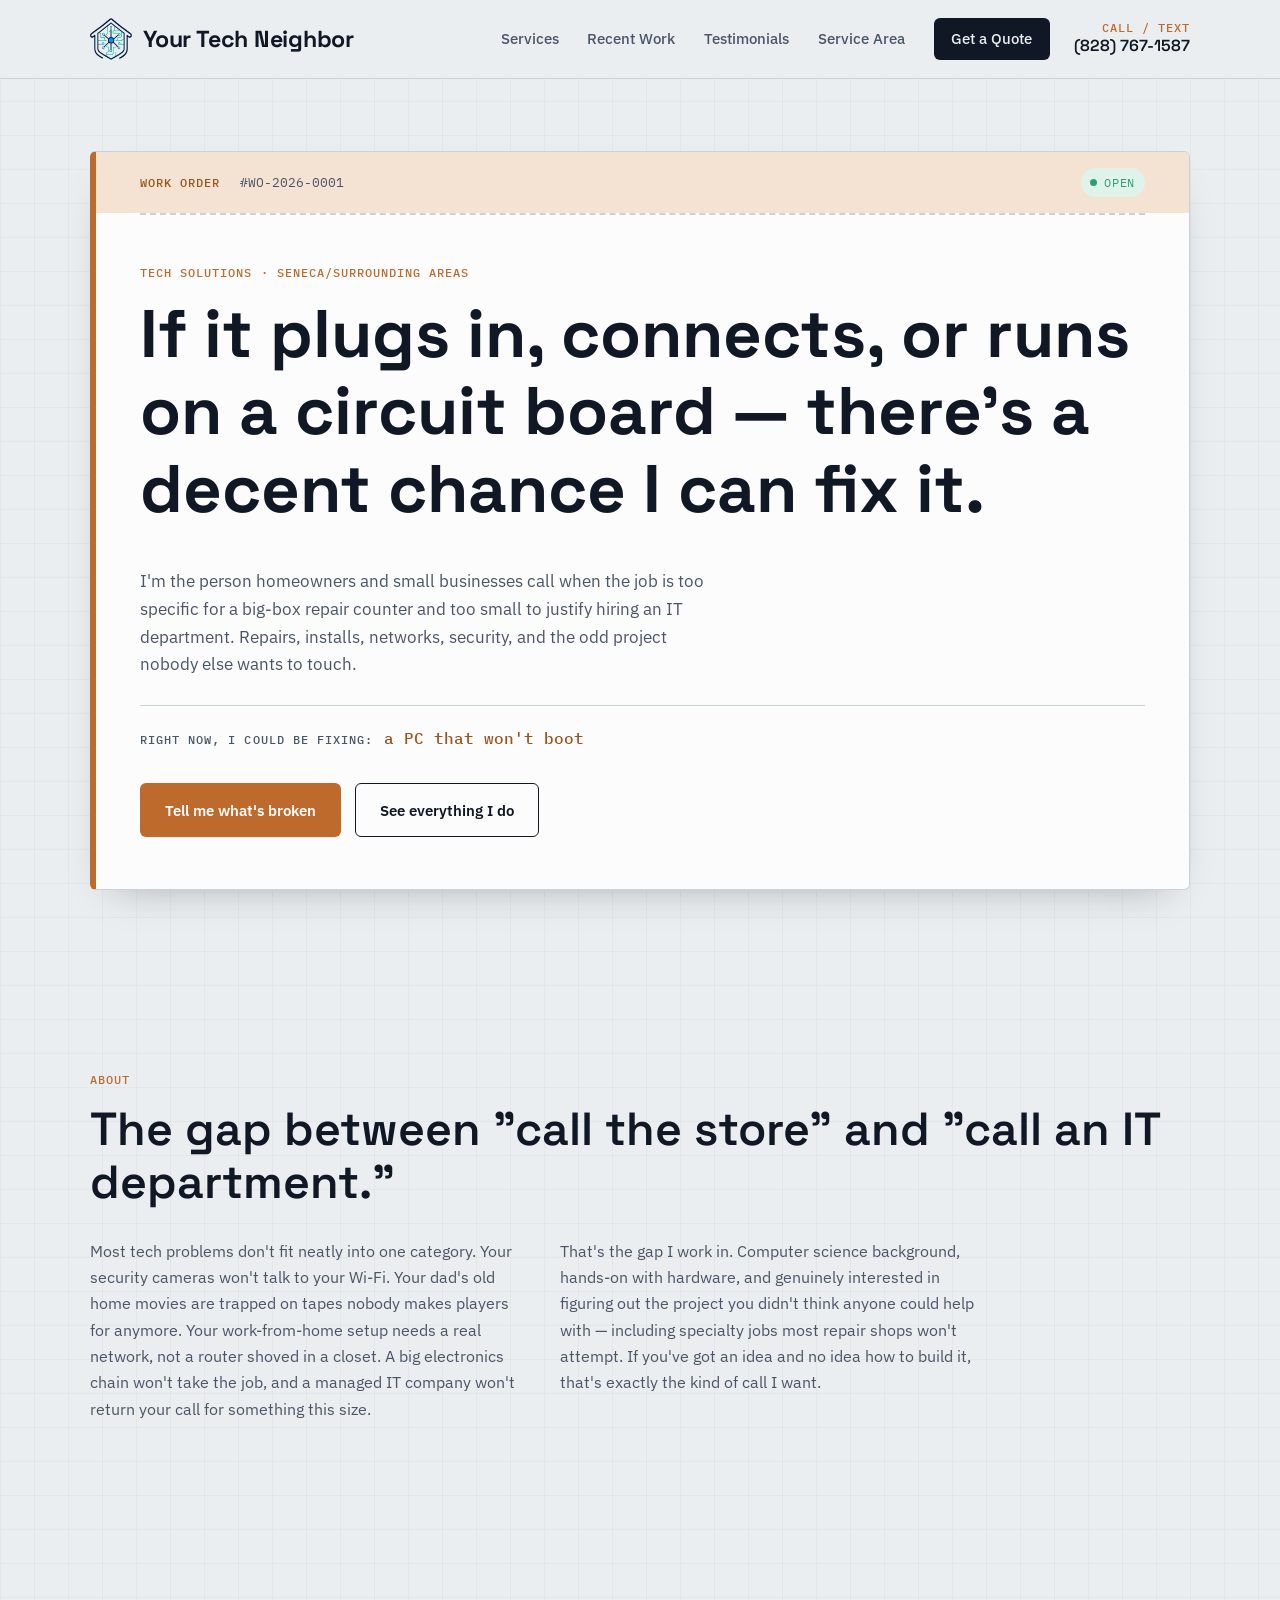
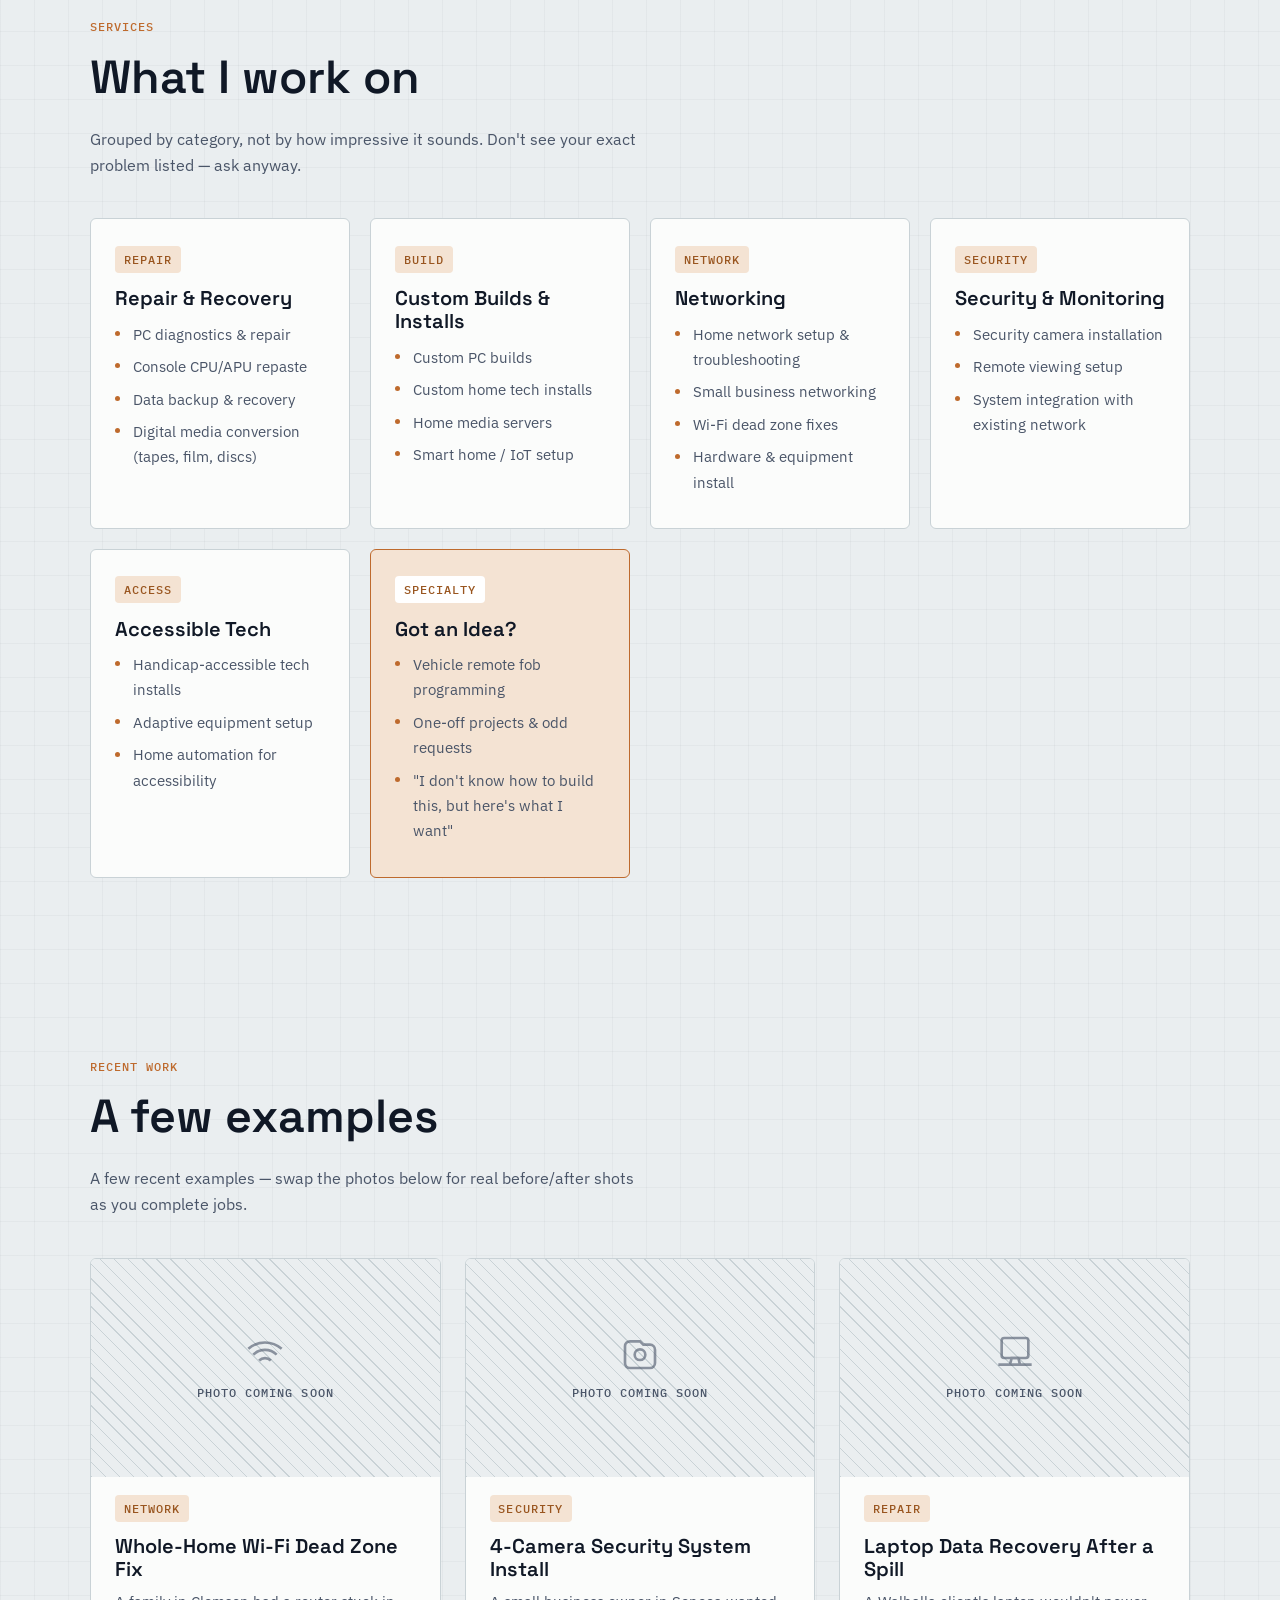
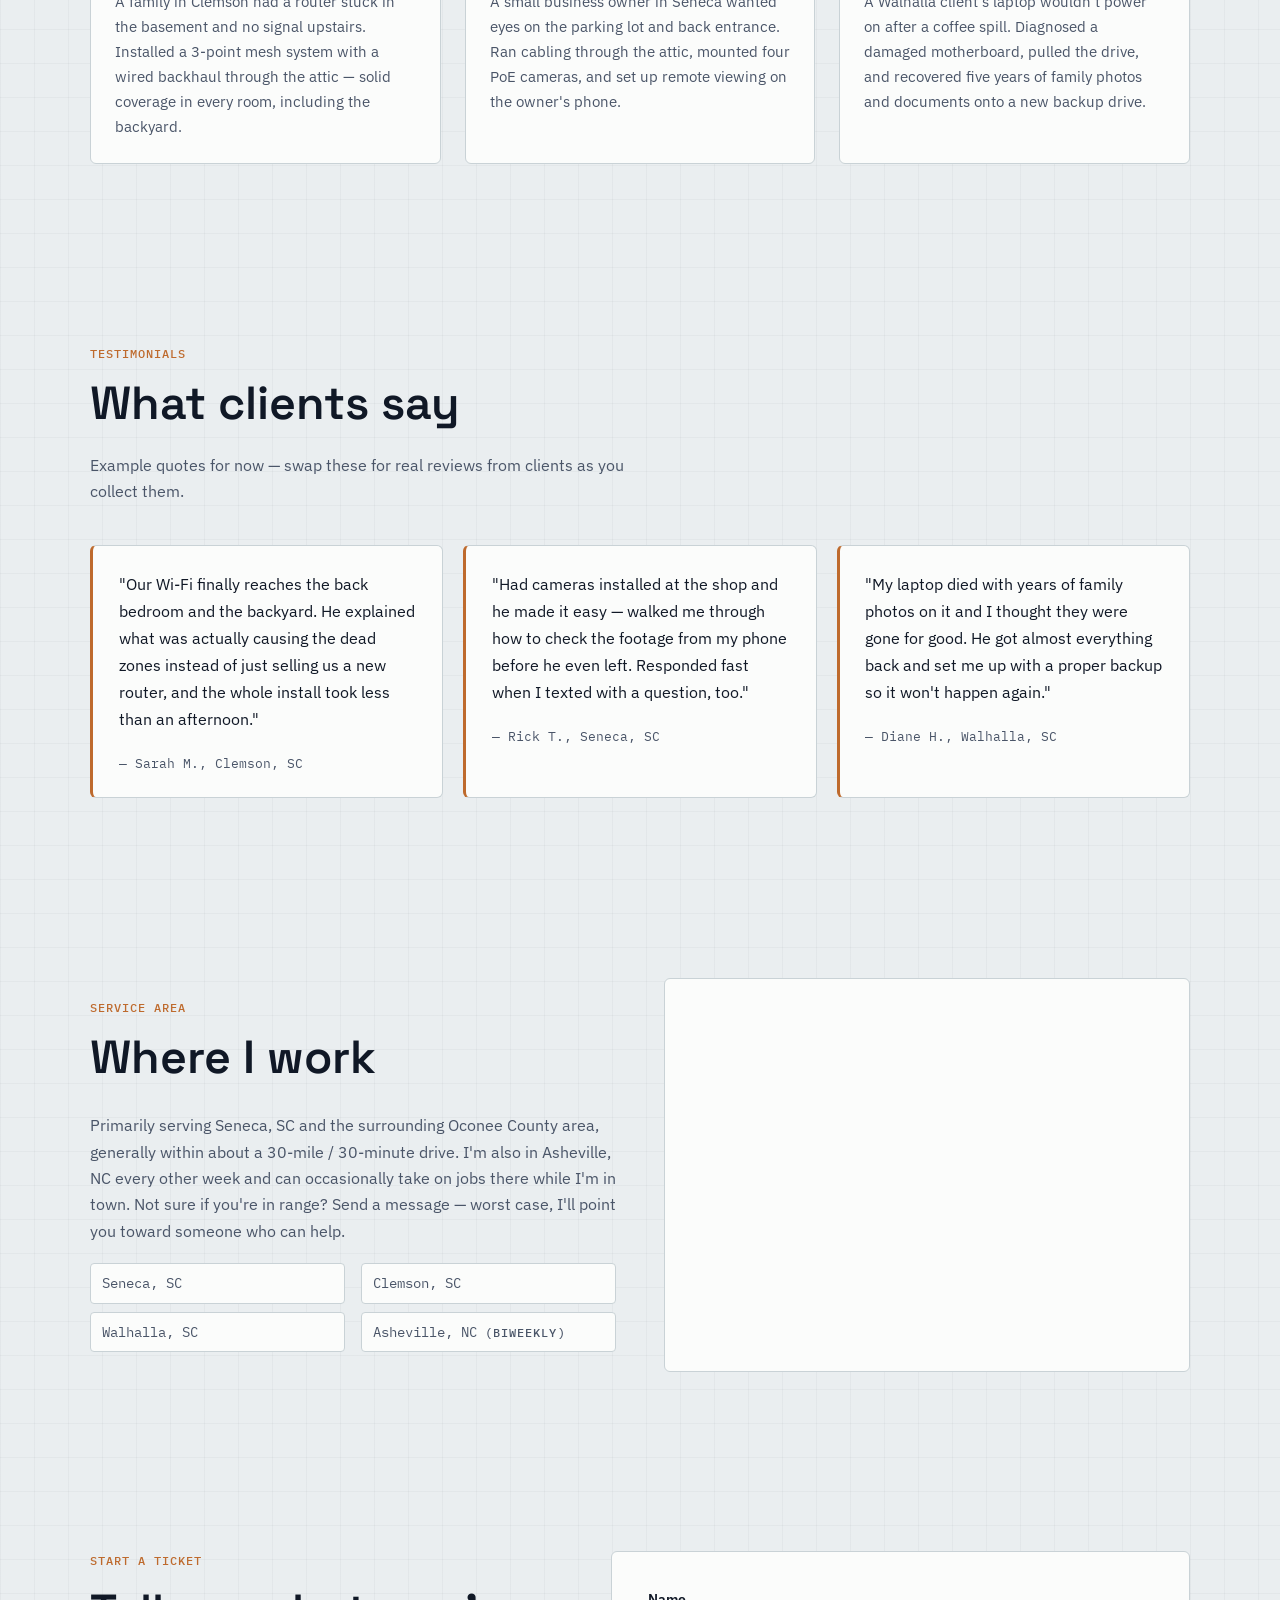
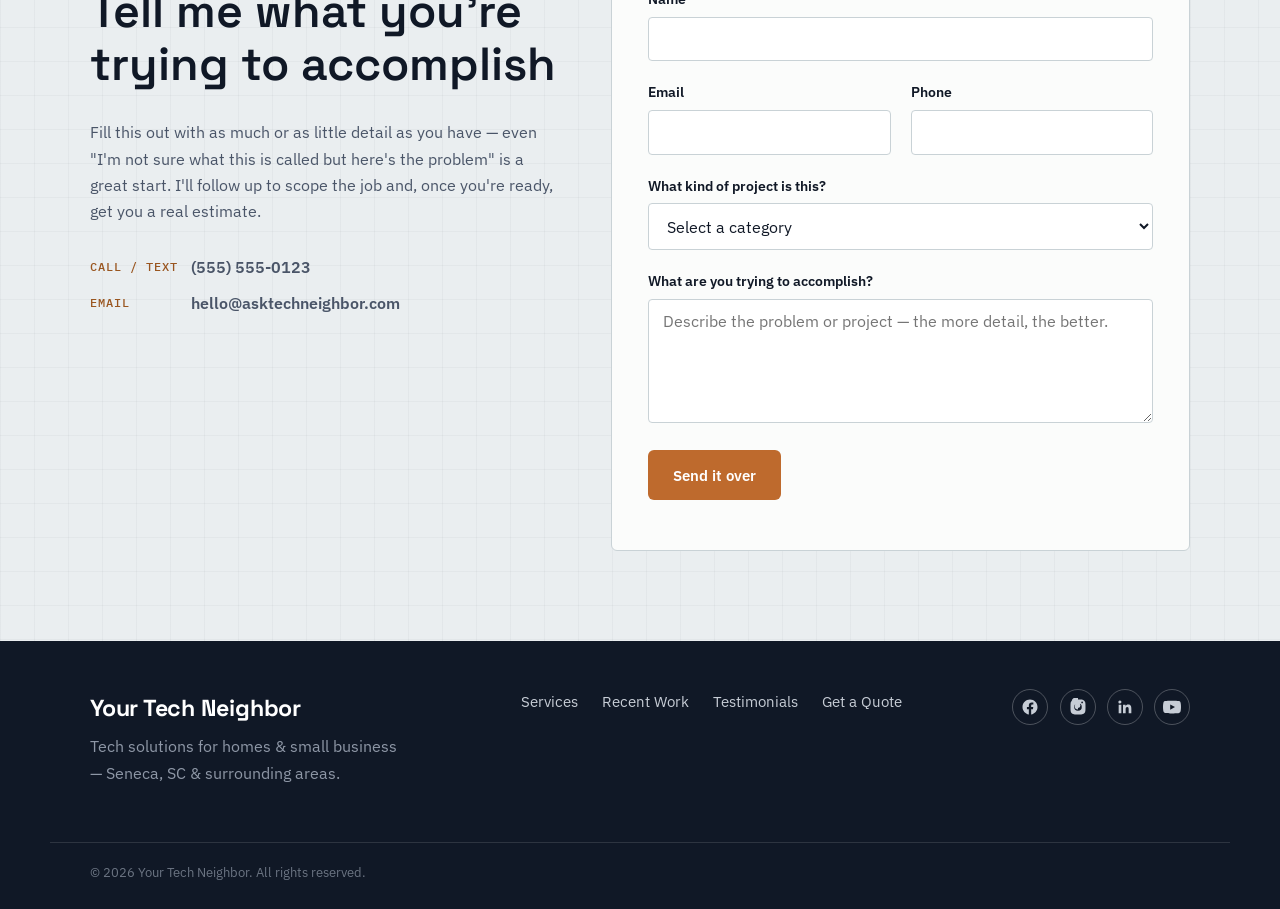
==== commit a3e91e41: "Header size + testimonials -Header Sizes -Testimonials -Other small changes" ====
--- a/index.html
+++ b/index.html
@@ -3,122 +3,403 @@
 <head>
 <meta charset="UTF-8">
 <meta name="viewport" content="width=device-width, initial-scale=1.0">
-<title>Your Tech Neighbor — Coming Soon</title>
-<meta name="description" content="Your Tech Neighbor — tech solutions for homes and small business in Seneca, SC. Site launching soon.">
-<link rel="icon" type="image/png" href="logo.png">
+<title>Your Tech Neighbor — Tech Solutions for Homes &amp; Small Business</title>
+<meta name="description" content="PC repair, custom builds, home networking, security cameras, media servers, data backup, and the tech projects nobody else wants to take on. Serving Seneca, SC/Surrounding Areas.">
 
 <link rel="preconnect" href="https://fonts.googleapis.com">
 <link rel="preconnect" href="https://fonts.gstatic.com" crossorigin>
-<link href="https://fonts.googleapis.com/css2?family=Space+Grotesk:wght@600;700&family=IBM+Plex+Sans:wght@400;500&family=IBM+Plex+Mono:wght@500&display=swap" rel="stylesheet">
-
-<style>
-  :root {
-    --ink: #101826;
-    --slate: #4A5568;
-    --paper: #EAEEF0;
-    --surface: #FBFCFB;
-    --line: #C9D2D6;
-    --copper: #BE6A2D;
-    --copper-tint: #F4E3D3;
-    --phosphor: #2F9E71;
-  }
-  * { box-sizing: border-box; }
-  body {
-    margin: 0;
-    min-height: 100vh;
-    display: flex;
-    align-items: center;
-    justify-content: center;
-    background: var(--paper);
-    background-image:
-      linear-gradient(90deg, rgba(16,24,38,0.035) 1px, transparent 1px),
-      linear-gradient(0deg, rgba(16,24,38,0.035) 1px, transparent 1px);
-    background-size: 34px 34px;
-    font-family: 'IBM Plex Sans', sans-serif;
-    color: var(--ink);
-    padding: 1.5rem;
-  }
-  .card {
-    max-width: 460px;
-    width: 100%;
-    background: var(--surface);
-    border: 1px solid var(--line);
-    border-left: 6px solid var(--copper);
-    border-radius: 6px;
-    box-shadow: 0 18px 40px -24px rgba(16,24,38,0.35);
-    overflow: hidden;
-    text-align: center;
-  }
-  .stub {
-    background: var(--copper-tint);
-    padding: 0.9rem 1.5rem;
-    display: flex;
-    align-items: center;
-    justify-content: center;
-    gap: 0.5rem;
-  }
-  .status-dot {
-    width: 7px; height: 7px;
-    border-radius: 50%;
-    background: var(--phosphor);
-  }
-  .mono {
-    font-family: 'IBM Plex Mono', monospace;
-    font-size: 0.72rem;
-    letter-spacing: 0.09em;
-    text-transform: uppercase;
-    color: var(--copper);
-  }
-  .body {
-    padding: 2rem 2rem 2.25rem;
-  }
-  img.logo {
-    width: 56px;
-    height: 56px;
-    margin-bottom: 1rem;
-  }
-  h1 {
-    font-family: 'Space Grotesk', sans-serif;
-    font-size: 1.5rem;
-    margin: 0 0 0.75rem;
-  }
-  p {
-    color: var(--slate);
-    line-height: 1.6;
-    margin: 0 0 1.5rem;
-    font-size: 0.98rem;
-  }
-  .contact {
-    border-top: 1px solid var(--line);
-    padding-top: 1.25rem;
-    font-size: 0.95rem;
-  }
-  .contact a {
-    color: var(--ink);
-    text-decoration: none;
-    font-weight: 600;
-  }
-  .contact a:hover { color: var(--copper); }
-  .contact div { margin-bottom: 0.5rem; }
-</style>
+<link href="https://fonts.googleapis.com/css2?family=Space+Grotesk:wght@500;600;700&family=IBM+Plex+Sans:wght@400;500;600;700&family=IBM+Plex+Mono:wght@400;500&display=swap" rel="stylesheet">
+
+<link rel="stylesheet" href="style.css">
+<link rel="icon" type="image/png" href="logo.png">
 </head>
 <body>
 
-<div class="card">
-  <div class="stub">
-    <span class="status-dot"></span>
-    <span class="mono">Site under construction</span>
+<!-- ============ SKIP LINK (accessibility) ============ -->
+<a class="skip-link" href="#main">Skip to content</a>
+
+<!-- ============ HEADER / NAV ============ -->
+<header class="site-header" id="top">
+  <div class="wrap header-inner">
+    <a class="logo" href="#top" aria-label="Your Tech Neighbor home">
+      <img class="logo-mark" src="logo.png" alt="" width="42" height="42">
+      <span class="logo-text">Your Tech Neighbor</span>
+    </a>
+
+    <nav class="main-nav" id="main-nav" aria-label="Primary">
+      <a href="#services">Services</a>
+      <a href="#work">Recent Work</a>
+      <a href="#testimonials">Testimonials</a>
+      <a href="#area">Service Area</a>
+      <a href="#contact" class="nav-cta">Get a Quote</a>
+    </nav>
+
+    <a class="header-call" href="tel:+18287671587">
+      <span class="mono-label">CALL / TEXT</span>
+      (828) 767-1587
+    </a>
+
+    <button class="nav-toggle" id="nav-toggle" aria-expanded="false" aria-controls="main-nav" aria-label="Toggle menu">
+      <span></span><span></span><span></span>
+    </button>
   </div>
-  <div class="body">
-    <img class="logo" src="logo.png" alt="" width="56" height="56">
-    <h1>Your Tech Neighbor</h1>
-    <p>The full site is on the way. In the meantime, still taking on projects — reach out directly below.</p>
-    <div class="contact">
-      <div><a href="tel:+18287671587">(828) 767-1587</a></div>
-      <div><a href="mailto:hello@asktechneighbor.com">hello@asktechneighbor.com</a></div>
+</header>
+
+<main id="main">
+
+  <!-- ============ HERO — "WORK ORDER" TICKET ============ -->
+  <section class="hero">
+    <div class="wrap hero-inner">
+
+      <div class="ticket">
+        <div class="ticket-stub">
+          <span class="mono-label">WORK ORDER</span>
+          <span class="ticket-number">#WO-2026-0001</span>
+          <span class="status-badge">
+            <span class="status-dot" aria-hidden="true"></span> OPEN
+          </span>
+        </div>
+
+        <div class="ticket-perf" aria-hidden="true"></div>
+
+        <div class="ticket-body">
+          <p class="eyebrow mono-label">TECH SOLUTIONS · SENECA/SURROUNDING AREAS</p>
+          <h1>If it plugs in, connects, or runs on a circuit board — there's a decent chance I can fix it.</h1>
+          <p class="hero-sub">
+            I'm the person homeowners and small businesses call when the job is too specific for
+            a big-box repair counter and too small to justify hiring an IT department. Repairs,
+            installs, networks, security, and the odd project nobody else wants to touch.
+          </p>
+
+          <p class="hero-rotator" aria-live="polite">
+            <span class="mono-label">RIGHT NOW, I COULD BE FIXING:</span>
+            <span id="rotator-text" class="rotator-text">a PC that won't boot</span>
+          </p>
+
+          <div class="hero-actions">
+            <a href="#contact" class="btn btn-primary">Tell me what's broken</a>
+            <a href="#services" class="btn btn-ghost">See everything I do</a>
+          </div>
+        </div>
+      </div>
+
+    </div>
+  </section>
+
+  <!-- ============ ABOUT ============ -->
+  <section class="about" id="about">
+    <div class="wrap about-inner">
+      <p class="eyebrow mono-label">ABOUT</p>
+      <h2>The gap between "call the store" and "call an IT department."</h2>
+      <div class="about-columns">
+        <p>
+          Most tech problems don't fit neatly into one category. Your security cameras won't talk to
+          your Wi-Fi. Your dad's old home movies are trapped on tapes nobody makes players for anymore.
+          Your work-from-home setup needs a real network, not a router shoved in a closet. A big
+          electronics chain won't take the job, and a managed IT company won't return your call for
+          something this size.
+        </p>
+        <p>
+          That's the gap I work in. Computer science background, hands-on with hardware, and genuinely
+          interested in figuring out the project you didn't think anyone could help with — including
+          specialty jobs most repair shops won't attempt. If you've got an idea and no idea how to
+          build it, that's exactly the kind of call I want.
+        </p>
+      </div>
+    </div>
+  </section>
+
+  <!-- ============ SERVICES ============ -->
+  <section class="services" id="services">
+    <div class="wrap">
+      <p class="eyebrow mono-label">SERVICES</p>
+      <h2>What I work on</h2>
+      <p class="section-sub">Grouped by category, not by how impressive it sounds. Don't see your exact problem listed — ask anyway.</p>
+
+      <div class="service-grid">
+
+        <article class="service-card">
+          <span class="mono-label tag">REPAIR</span>
+          <h3>Repair &amp; Recovery</h3>
+          <ul>
+            <li>PC diagnostics &amp; repair</li>
+            <li>Console CPU/APU repaste</li>
+            <li>Data backup &amp; recovery</li>
+            <li>Digital media conversion (tapes, film, discs)</li>
+          </ul>
+        </article>
+
+        <article class="service-card">
+          <span class="mono-label tag">BUILD</span>
+          <h3>Custom Builds &amp; Installs</h3>
+          <ul>
+            <li>Custom PC builds</li>
+            <li>Custom home tech installs</li>
+            <li>Home media servers</li>
+            <li>Smart home / IoT setup</li>
+          </ul>
+        </article>
+
+        <article class="service-card">
+          <span class="mono-label tag">NETWORK</span>
+          <h3>Networking</h3>
+          <ul>
+            <li>Home network setup &amp; troubleshooting</li>
+            <li>Small business networking</li>
+            <li>Wi-Fi dead zone fixes</li>
+            <li>Hardware &amp; equipment install</li>
+          </ul>
+        </article>
+
+        <article class="service-card">
+          <span class="mono-label tag">SECURITY</span>
+          <h3>Security &amp; Monitoring</h3>
+          <ul>
+            <li>Security camera installation</li>
+            <li>Remote viewing setup</li>
+            <li>System integration with existing network</li>
+          </ul>
+        </article>
+
+        <article class="service-card">
+          <span class="mono-label tag">ACCESS</span>
+          <h3>Accessible Tech</h3>
+          <ul>
+            <li>Handicap-accessible tech installs</li>
+            <li>Adaptive equipment setup</li>
+            <li>Home automation for accessibility</li>
+          </ul>
+        </article>
+
+        <article class="service-card highlight">
+          <span class="mono-label tag">SPECIALTY</span>
+          <h3>Got an Idea?</h3>
+          <ul>
+            <li>Vehicle remote fob programming</li>
+            <li>One-off projects &amp; odd requests</li>
+            <li>"I don't know how to build this, but here's what I want"</li>
+          </ul>
+        </article>
+
+      </div>
+    </div>
+  </section>
+
+  <!-- ============ RECENT WORK / PORTFOLIO ============ -->
+  <section class="work" id="work">
+    <div class="wrap">
+      <p class="eyebrow mono-label">RECENT WORK</p>
+      <h2>A few examples</h2>
+      <p class="section-sub">A few recent examples — swap the photos below for real before/after shots as you complete jobs.</p>
+
+      <div class="work-grid">
+        <article class="work-card">
+          <div class="work-thumb" aria-hidden="true">
+            <svg viewBox="0 0 24 24" width="40" height="40" fill="none" stroke="currentColor" stroke-width="1.6">
+              <path d="M12 20h.01M8.5 16.5a5 5 0 0 1 7 0M5 13a10 10 0 0 1 14 0M2 9.5a15 15 0 0 1 20 0"/>
+            </svg>
+            <span class="mono-label">PHOTO COMING SOON</span>
+          </div>
+          <span class="mono-label tag">NETWORK</span>
+          <h3>Whole-Home Wi-Fi Dead Zone Fix</h3>
+          <p>A family in Clemson had a router stuck in the basement and no signal upstairs. Installed a 3-point mesh system with a wired backhaul through the attic — solid coverage in every room, including the backyard.</p>
+        </article>
+
+        <article class="work-card">
+          <div class="work-thumb" aria-hidden="true">
+            <svg viewBox="0 0 24 24" width="40" height="40" fill="none" stroke="currentColor" stroke-width="1.6">
+              <path d="M3 8a3 3 0 0 1 3-3h6l2 2h4a3 3 0 0 1 3 3v8a3 3 0 0 1-3 3H6a3 3 0 0 1-3-3V8z"/>
+              <circle cx="12" cy="13" r="3.2"/>
+            </svg>
+            <span class="mono-label">PHOTO COMING SOON</span>
+          </div>
+          <span class="mono-label tag">SECURITY</span>
+          <h3>4-Camera Security System Install</h3>
+          <p>A small business owner in Seneca wanted eyes on the parking lot and back entrance. Ran cabling through the attic, mounted four PoE cameras, and set up remote viewing on the owner's phone.</p>
+        </article>
+
+        <article class="work-card">
+          <div class="work-thumb" aria-hidden="true">
+            <svg viewBox="0 0 24 24" width="40" height="40" fill="none" stroke="currentColor" stroke-width="1.6">
+              <rect x="4" y="3" width="16" height="12" rx="1.5"/>
+              <path d="M2 19h20M9 19l1-4h4l1 4"/>
+            </svg>
+            <span class="mono-label">PHOTO COMING SOON</span>
+          </div>
+          <span class="mono-label tag">REPAIR</span>
+          <h3>Laptop Data Recovery After a Spill</h3>
+          <p>A Walhalla client's laptop wouldn't power on after a coffee spill. Diagnosed a damaged motherboard, pulled the drive, and recovered five years of family photos and documents onto a new backup drive.</p>
+        </article>
+      </div>
+    </div>
+  </section>
+
+  <!-- ============ TESTIMONIALS ============ -->
+  <section class="testimonials" id="testimonials">
+    <div class="wrap">
+      <p class="eyebrow mono-label">TESTIMONIALS</p>
+      <h2>What clients say</h2>
+      <p class="section-sub">Example quotes for now — swap these for real reviews from clients as you collect them.</p>
+
+      <div class="testimonial-grid">
+        <blockquote class="testimonial-card">
+          <p>"Our Wi-Fi finally reaches the back bedroom and the backyard. He explained what was actually causing the dead zones instead of just selling us a new router, and the whole install took less than an afternoon."</p>
+          <cite>— Sarah M., Clemson, SC</cite>
+        </blockquote>
+        <blockquote class="testimonial-card">
+          <p>"Had cameras installed at the shop and he made it easy — walked me through how to check the footage from my phone before he even left. Responded fast when I texted with a question, too."</p>
+          <cite>— Rick T., Seneca, SC</cite>
+        </blockquote>
+        <blockquote class="testimonial-card">
+          <p>"My laptop died with years of family photos on it and I thought they were gone for good. He got almost everything back and set me up with a proper backup so it won't happen again."</p>
+          <cite>— Diane H., Walhalla, SC</cite>
+        </blockquote>
+      </div>
+    </div>
+  </section>
+
+  <!-- ============ SERVICE AREA / MAP ============ -->
+  <section class="area" id="area">
+    <div class="wrap area-inner">
+      <div class="area-text">
+        <p class="eyebrow mono-label">SERVICE AREA</p>
+        <h2>Where I work</h2>
+        <p>Primarily serving Seneca, SC and the surrounding Oconee County area, generally within about a 30-mile / 30-minute drive. I'm also in Asheville, NC every other week and can occasionally take on jobs there while I'm in town. Not sure if you're in range? Send a message — worst case, I'll point you toward someone who can help.</p>
+        <ul class="area-list">
+          <li>Seneca, SC</li>
+          <li>Clemson, SC</li>
+          <li>Walhalla, SC</li>
+          <li>Asheville, NC <span class="mono-label">(biweekly)</span></li>
+        </ul>
+      </div>
+      <div class="area-map">
+        <!--
+          Centered on Seneca, SC by default. To change the location or zoom,
+          swap the place name after "q=" (e.g. "Clemson,+SC") or add "&z=11"
+          for a wider/tighter zoom (higher number = closer zoom).
+        -->
+        <iframe
+          src="https://www.google.com/maps?q=Seneca,+SC&output=embed"
+          width="100%" height="100%" style="border:0;" allowfullscreen loading="lazy"
+          referrerpolicy="no-referrer-when-downgrade"
+          title="Service area map">
+        </iframe>
+      </div>
+    </div>
+  </section>
+
+  <!-- ============ CONTACT / INTAKE FORM ============ -->
+  <section class="contact" id="contact">
+    <div class="wrap contact-inner">
+      <div class="contact-intro">
+        <p class="eyebrow mono-label">START A TICKET</p>
+        <h2>Tell me what you're trying to accomplish</h2>
+        <p>
+          Fill this out with as much or as little detail as you have — even "I'm not sure what this
+          is called but here's the problem" is a great start. I'll follow up to scope the job and,
+          once you're ready, get you a real estimate.
+        </p>
+        <div class="contact-alt">
+          <p><span class="mono-label">CALL / TEXT</span> <a href="tel:+15555550123">(555) 555-0123</a></p>
+          <p><span class="mono-label">EMAIL</span> <a href="mailto:hello@asktechneighbor.com">hello@asktechneighbor.com</a></p>
+        </div>
+      </div>
+
+      <form class="ticket-form" id="contact-form" action="https://formspree.io/f/mnjeqqgo" method="POST">
+        <div class="form-row">
+          <label for="name">Name</label>
+          <input type="text" id="name" name="name" required autocomplete="name">
+        </div>
+
+        <div class="form-row form-row-split">
+          <div>
+            <label for="email">Email</label>
+            <input type="email" id="email" name="email" required autocomplete="email">
+          </div>
+          <div>
+            <label for="phone">Phone</label>
+            <input type="tel" id="phone" name="phone" autocomplete="tel">
+          </div>
+        </div>
+
+        <div class="form-row">
+          <label for="service">What kind of project is this?</label>
+          <select id="service" name="service_category" required>
+            <option value="" disabled selected>Select a category</option>
+            <option value="repair">Repair &amp; Recovery</option>
+            <option value="build">Custom Build / Install</option>
+            <option value="network">Networking</option>
+            <option value="security">Security &amp; Monitoring</option>
+            <option value="access">Accessible Tech</option>
+            <option value="specialty">Specialty / Not Sure</option>
+          </select>
+        </div>
+
+        <div class="form-row">
+          <label for="message">What are you trying to accomplish?</label>
+          <textarea id="message" name="message" rows="5" required placeholder="Describe the problem or project — the more detail, the better."></textarea>
+        </div>
+
+        <input type="hidden" name="_subject" value="New project inquiry from website">
+
+        <button type="submit" class="btn btn-primary" id="submit-btn">Send it over</button>
+        <p class="form-status" id="form-status" role="status" aria-live="polite"></p>
+      </form>
+    </div>
+  </section>
+
+</main>
+
+<!-- ============ FOOTER ============ -->
+<footer class="site-footer">
+  <div class="wrap footer-inner">
+    <div class="footer-brand">
+      <span class="logo-text">Your Tech Neighbor</span>
+      <p>Tech solutions for homes &amp; small business — Seneca, SC &amp; surrounding areas.</p>
+    </div>
+
+    <nav class="footer-links" aria-label="Footer">
+      <a href="#services">Services</a>
+      <a href="#work">Recent Work</a>
+      <a href="#testimonials">Testimonials</a>
+      <a href="#contact">Get a Quote</a>
+    </nav>
+
+    <div class="footer-social" aria-label="Social media links">
+      <!-- Replace href values with your real profiles -->
+      <a href="https://facebook.com/" aria-label="Facebook">
+        <svg viewBox="0 0 24 24" width="18" height="18" fill="currentColor" aria-hidden="true">
+          <path d="M22 12.06C22 6.5 17.52 2 12 2S2 6.5 2 12.06c0 5.02 3.66 9.18 8.44 9.94v-7.03H7.9v-2.91h2.54V9.85c0-2.51 1.49-3.89 3.77-3.89 1.09 0 2.24.2 2.24.2v2.46h-1.26c-1.24 0-1.63.77-1.63 1.56v1.88h2.78l-.45 2.91h-2.33V22c4.78-.76 8.44-4.92 8.44-9.94z"/>
+        </svg>
+      </a>
+      <a href="https://instagram.com/" aria-label="Instagram">
+        <svg viewBox="0 0 24 24" width="18" height="18" fill="currentColor" aria-hidden="true">
+          <path d="M12 2c2.72 0 3.06.01 4.12.06 1.06.05 1.79.22 2.43.47.66.26 1.22.6 1.77 1.15.55.55.9 1.11 1.15 1.77.25.64.42 1.37.47 2.43.05 1.06.06 1.4.06 4.12s-.01 3.06-.06 4.12c-.05 1.06-.22 1.79-.47 2.43a4.9 4.9 0 0 1-1.15 1.77 4.9 4.9 0 0 1-1.77 1.15c-.64.25-1.37.42-2.43.47-1.06.05-1.4.06-4.12.06s-3.06-.01-4.12-.06c-1.06-.05-1.79-.22-2.43-.47a4.9 4.9 0 0 1-1.77-1.15 4.9 4.9 0 0 1-1.15-1.77c-.25-.64-.42-1.37-.47-2.43C2.01 15.06 2 14.72 2 12s.01-3.06.06-4.12c.05-1.06.22-1.79.47-2.43.26-.66.6-1.22 1.15-1.77A4.9 4.9 0 0 1 5.45.53C6.09.28 6.82.11 7.88.06 8.94.01 9.28 0 12 0zm0 5a5 5 0 1 0 0 10 5 5 0 0 0 0-10zm0 8.25A3.25 3.25 0 1 1 12 6.75a3.25 3.25 0 0 1 0 6.5zM17.5 4.75a1.15 1.15 0 1 0 0 2.3 1.15 1.15 0 0 0 0-2.3z"/>
+        </svg>
+      </a>
+      <a href="https://linkedin.com/" aria-label="LinkedIn">
+        <svg viewBox="0 0 24 24" width="18" height="18" fill="currentColor" aria-hidden="true">
+          <path d="M20.45 20.45h-3.56v-5.57c0-1.33-.02-3.04-1.85-3.04-1.86 0-2.15 1.45-2.15 2.94v5.67H9.34V9h3.42v1.56h.05c.48-.9 1.64-1.85 3.38-1.85 3.6 0 4.27 2.37 4.27 5.46v6.28zM5.34 7.43a2.07 2.07 0 1 1 0-4.13 2.07 2.07 0 0 1 0 4.13zM7.12 20.45H3.56V9h3.56v11.45z"/>
+        </svg>
+      </a>
+      <a href="https://youtube.com/" aria-label="YouTube">
+        <svg viewBox="0 0 24 24" width="18" height="18" fill="currentColor" aria-hidden="true">
+          <path d="M23.5 6.19a3.02 3.02 0 0 0-2.12-2.14C19.5 3.5 12 3.5 12 3.5s-7.5 0-9.38.55A3.02 3.02 0 0 0 .5 6.19 31.6 31.6 0 0 0 0 12a31.6 31.6 0 0 0 .5 5.81 3.02 3.02 0 0 0 2.12 2.14C4.5 20.5 12 20.5 12 20.5s7.5 0 9.38-.55a3.02 3.02 0 0 0 2.12-2.14A31.6 31.6 0 0 0 24 12a31.6 31.6 0 0 0-.5-5.81zM9.6 15.5V8.5l6.4 3.5-6.4 3.5z"/>
+        </svg>
+      </a>
     </div>
   </div>
+  <div class="wrap footer-bottom">
+    <p>© <span id="year"></span> Your Tech Neighbor. All rights reserved.</p>
+  </div>
+</footer>
+
+<!-- ============ MOBILE STICKY CALL BAR ============ -->
+<div class="sticky-call">
+  <a href="tel:+15555550123" class="btn btn-primary btn-block">Call now</a>
+  <a href="#contact" class="btn btn-ghost btn-block">Send a message</a>
 </div>
 
+<script src="script.js"></script>
 </body>
 </html>
--- a/style.css
+++ b/style.css
@@ -0,0 +1,655 @@
+/* =========================================================
+   DESIGN TOKENS
+   ========================================================= */
+:root {
+  /* Color */
+  --ink:          #101826;   /* primary text, navy-black w/ cool undertone */
+  --slate:        #4A5568;   /* secondary text */
+  --paper:        #EAEEF0;   /* base background, cool drafting-paper tint */
+  --surface:      #FBFCFB;   /* raised card surface */
+  --line:         #C9D2D6;   /* hairlines, dashes, borders */
+  --copper:       #BE6A2D;   /* primary accent / CTA */
+  --copper-dark:  #99551F;   /* hover state */
+  --copper-tint:  #F4E3D3;   /* pale accent fill */
+  --phosphor:     #2F9E71;   /* secondary accent — status/success, used sparingly */
+  --phosphor-tint:#DFF3EA;
+
+  /* Type */
+  --font-display: 'Space Grotesk', sans-serif;
+  --font-body:    'IBM Plex Sans', sans-serif;
+  --font-mono:    'IBM Plex Mono', monospace;
+
+  /* Layout */
+  --max-width: 1180px;
+  --radius: 6px;
+  --gutter: clamp(1.25rem, 4vw, 2.5rem);
+}
+
+/* =========================================================
+   RESET / BASE
+   ========================================================= */
+*, *::before, *::after { box-sizing: border-box; }
+html { scroll-behavior: smooth; }
+@media (prefers-reduced-motion: reduce) {
+  html { scroll-behavior: auto; }
+  *, *::before, *::after { animation-duration: 0.01ms !important; animation-iteration-count: 1 !important; transition-duration: 0.01ms !important; }
+}
+
+body {
+  margin: 0;
+  background: var(--paper);
+  color: var(--ink);
+  font-family: var(--font-body);
+  font-size: 16px;
+  line-height: 1.65;
+  -webkit-font-smoothing: antialiased;
+
+  /* faint drafting-grid texture */
+  background-image:
+    linear-gradient(90deg, rgba(16,24,38,0.035) 1px, transparent 1px),
+    linear-gradient(0deg, rgba(16,24,38,0.035) 1px, transparent 1px);
+  background-size: 34px 34px;
+}
+
+h1, h2, h3 {
+  font-family: var(--font-display);
+  font-weight: 700;
+  line-height: 1.15;
+  margin: 0 0 0.6em;
+  color: var(--ink);
+}
+
+h1 { font-size: clamp(2.4rem, 4.2vw + 1.2rem, 4.2rem); font-weight: 700; }
+h2 { font-size: clamp(2rem, 2.4vw + 1.2rem, 2.9rem); font-weight: 600; }
+h3 { font-size: 1.25rem; font-weight: 600; }
+
+p { margin: 0 0 1em; color: var(--slate); }
+
+a { color: inherit; }
+
+ul { margin: 0; padding: 0; list-style: none; }
+
+img { max-width: 100%; display: block; }
+
+.wrap {
+  max-width: var(--max-width);
+  margin: 0 auto;
+  padding: 0 var(--gutter);
+}
+
+section { padding: clamp(3rem, 7vw, 6rem) 0; }
+
+.eyebrow { color: var(--copper); margin-bottom: 0.9rem; }
+
+.section-sub {
+  max-width: 56ch;
+  margin-top: -0.4rem;
+  margin-bottom: 2.5rem;
+}
+
+.mono-label {
+  font-family: var(--font-mono);
+  font-size: 0.72rem;
+  letter-spacing: 0.09em;
+  text-transform: uppercase;
+  font-weight: 500;
+}
+
+/* visually-hidden skip link, revealed on focus */
+.skip-link {
+  position: absolute;
+  left: -999px;
+  top: auto;
+  background: var(--ink);
+  color: var(--paper);
+  padding: 0.75rem 1.25rem;
+  z-index: 200;
+  border-radius: var(--radius);
+}
+.skip-link:focus {
+  left: 1rem;
+  top: 1rem;
+}
+
+:focus-visible {
+  outline: 2px solid var(--copper);
+  outline-offset: 3px;
+}
+
+/* =========================================================
+   BUTTONS
+   ========================================================= */
+.btn {
+  display: inline-flex;
+  align-items: center;
+  justify-content: center;
+  gap: 0.5rem;
+  font-family: var(--font-body);
+  font-weight: 600;
+  font-size: 0.95rem;
+  text-decoration: none;
+  padding: 0.85rem 1.5rem;
+  border-radius: var(--radius);
+  border: 1.5px solid transparent;
+  cursor: pointer;
+  transition: background-color 0.15s ease, color 0.15s ease, border-color 0.15s ease, transform 0.1s ease;
+}
+.btn:active { transform: translateY(1px); }
+
+.btn-primary {
+  background: var(--copper);
+  color: #fff;
+}
+.btn-primary:hover { background: var(--copper-dark); }
+
+.btn-ghost {
+  background: transparent;
+  border-color: var(--ink);
+  color: var(--ink);
+}
+.btn-ghost:hover { background: var(--ink); color: var(--paper); }
+
+.btn-block { width: 100%; }
+
+/* =========================================================
+   HEADER / NAV
+   ========================================================= */
+.site-header {
+  position: sticky;
+  top: 0;
+  z-index: 100;
+  background: rgba(234, 238, 240, 0.92);
+  backdrop-filter: blur(6px);
+  border-bottom: 1px solid var(--line);
+}
+
+.header-inner {
+  display: flex;
+  align-items: center;
+  gap: 1.5rem;
+  height: 78px;
+}
+
+.logo {
+  display: flex;
+  align-items: center;
+  gap: 0.7rem;
+  text-decoration: none;
+  color: var(--ink);
+  margin-right: auto;
+}
+.logo-mark { color: var(--copper); flex-shrink: 0; }
+.logo-text {
+  font-family: var(--font-display);
+  font-weight: 700;
+  font-size: 1.45rem;
+  letter-spacing: -0.01em;
+}
+
+.main-nav {
+  display: flex;
+  align-items: center;
+  gap: 1.8rem;
+}
+.main-nav a {
+  text-decoration: none;
+  font-weight: 500;
+  font-size: 0.95rem;
+  color: var(--slate);
+}
+.main-nav a:hover { color: var(--ink); }
+.nav-cta {
+  background: var(--ink);
+  color: var(--paper) !important;
+  padding: 0.55rem 1.1rem;
+  border-radius: var(--radius);
+}
+.nav-cta:hover { background: var(--copper); }
+
+.header-call {
+  display: flex;
+  flex-direction: column;
+  align-items: flex-end;
+  text-decoration: none;
+  font-family: var(--font-display);
+  font-weight: 600;
+  color: var(--ink);
+  line-height: 1.3;
+}
+.header-call .mono-label { color: var(--copper); }
+
+.nav-toggle {
+  display: none;
+  flex-direction: column;
+  justify-content: center;
+  gap: 5px;
+  width: 34px;
+  height: 34px;
+  background: none;
+  border: none;
+  cursor: pointer;
+  padding: 0;
+}
+.nav-toggle span {
+  display: block;
+  height: 2px;
+  background: var(--ink);
+  border-radius: 2px;
+}
+
+/* =========================================================
+   HERO — WORK ORDER TICKET
+   ========================================================= */
+.hero { padding-top: clamp(2.5rem, 6vw, 4.5rem); }
+
+.ticket {
+  background: var(--surface);
+  border: 1px solid var(--line);
+  border-left: 6px solid var(--copper);
+  border-radius: var(--radius);
+  box-shadow: 0 18px 40px -24px rgba(16, 24, 38, 0.35);
+  overflow: hidden;
+}
+
+.ticket-stub {
+  display: flex;
+  flex-wrap: wrap;
+  align-items: center;
+  gap: 0.6rem 1.2rem;
+  padding: 1rem clamp(1.25rem, 4vw, 2.75rem);
+  background: var(--copper-tint);
+  color: var(--copper-dark);
+}
+.ticket-stub .mono-label { color: var(--copper-dark); }
+.ticket-number { font-family: var(--font-mono); font-size: 0.8rem; color: var(--slate); }
+
+.status-badge {
+  margin-left: auto;
+  display: inline-flex;
+  align-items: center;
+  gap: 0.4rem;
+  font-family: var(--font-mono);
+  font-size: 0.72rem;
+  letter-spacing: 0.08em;
+  color: var(--phosphor);
+  background: var(--phosphor-tint);
+  padding: 0.3rem 0.6rem;
+  border-radius: 100px;
+}
+.status-dot {
+  width: 7px; height: 7px;
+  border-radius: 50%;
+  background: var(--phosphor);
+}
+
+.ticket-perf {
+  border-top: 2px dashed var(--line);
+  margin: 0 clamp(1.25rem, 4vw, 2.75rem);
+}
+
+.ticket-body { padding: clamp(1.75rem, 5vw, 3rem) clamp(1.25rem, 4vw, 2.75rem) clamp(2.25rem, 5vw, 3.25rem); }
+
+.hero-sub {
+  max-width: 58ch;
+  font-size: 1.05rem;
+}
+
+.hero-rotator {
+  display: flex;
+  flex-wrap: wrap;
+  align-items: baseline;
+  gap: 0.5rem 0.7rem;
+  margin: 1.6rem 0 2rem;
+  padding-top: 1.2rem;
+  border-top: 1px solid var(--line);
+}
+.hero-rotator .mono-label { color: var(--slate); }
+.rotator-text {
+  font-family: var(--font-mono);
+  font-weight: 500;
+  color: var(--copper-dark);
+}
+
+.hero-actions {
+  display: flex;
+  flex-wrap: wrap;
+  gap: 0.9rem;
+}
+
+/* =========================================================
+   ABOUT
+   ========================================================= */
+.about-columns {
+  display: grid;
+  grid-template-columns: repeat(2, 1fr);
+  gap: 2.5rem;
+  max-width: 90ch;
+}
+
+/* =========================================================
+   SERVICES
+   ========================================================= */
+.service-grid {
+  display: grid;
+  grid-template-columns: repeat(auto-fit, minmax(260px, 1fr));
+  gap: 1.25rem;
+}
+
+.service-card {
+  background: var(--surface);
+  border: 1px solid var(--line);
+  border-radius: var(--radius);
+  padding: 1.6rem 1.5rem;
+}
+.service-card.highlight {
+  background: var(--copper-tint);
+  border-color: var(--copper);
+}
+
+.tag {
+  display: inline-block;
+  color: var(--copper-dark);
+  background: var(--copper-tint);
+  padding: 0.25rem 0.55rem;
+  border-radius: 4px;
+  margin-bottom: 0.9rem;
+}
+.service-card.highlight .tag { background: #fff; }
+
+.service-card h3 { margin-bottom: 0.7rem; }
+
+.service-card ul li {
+  position: relative;
+  padding-left: 1.1rem;
+  margin-bottom: 0.45rem;
+  color: var(--slate);
+  font-size: 0.96rem;
+}
+.service-card ul li::before {
+  content: "";
+  position: absolute;
+  left: 0;
+  top: 0.6em;
+  width: 5px; height: 5px;
+  background: var(--copper);
+  border-radius: 50%;
+}
+
+/* =========================================================
+   WORK / PORTFOLIO
+   ========================================================= */
+.work-grid {
+  display: grid;
+  grid-template-columns: repeat(auto-fit, minmax(280px, 1fr));
+  gap: 1.5rem;
+}
+
+.work-card {
+  background: var(--surface);
+  border: 1px solid var(--line);
+  border-radius: var(--radius);
+  overflow: hidden;
+  padding-bottom: 1.5rem;
+}
+
+.work-thumb {
+  aspect-ratio: 16 / 10;
+  background:
+    repeating-linear-gradient(45deg, var(--line), var(--line) 1px, transparent 1px, transparent 10px),
+    var(--paper);
+  display: flex;
+  flex-direction: column;
+  align-items: center;
+  justify-content: center;
+  gap: 0.6rem;
+  color: var(--slate);
+  margin-bottom: 1.1rem;
+}
+.work-thumb svg { opacity: 0.6; }
+
+.work-card .tag { margin: 0 1.5rem 0.8rem; }
+.work-card h3 { margin: 0 1.5rem 0.5rem; }
+.work-card p { margin: 0 1.5rem; font-size: 0.95rem; }
+
+/* =========================================================
+   TESTIMONIALS
+   ========================================================= */
+.testimonial-grid {
+  display: grid;
+  grid-template-columns: repeat(auto-fit, minmax(260px, 1fr));
+  gap: 1.25rem;
+}
+
+.testimonial-card {
+  margin: 0;
+  background: var(--surface);
+  border: 1px solid var(--line);
+  border-left: 3px solid var(--copper);
+  border-radius: var(--radius);
+  padding: 1.6rem 1.6rem 1.4rem;
+}
+.testimonial-card p {
+  color: var(--ink);
+  font-size: 1.02rem;
+  margin-bottom: 1rem;
+}
+.testimonial-card cite {
+  font-family: var(--font-mono);
+  font-style: normal;
+  font-size: 0.8rem;
+  color: var(--slate);
+}
+
+/* =========================================================
+   SERVICE AREA
+   ========================================================= */
+.area-inner {
+  display: grid;
+  grid-template-columns: 1fr 1fr;
+  gap: 3rem;
+  align-items: center;
+}
+
+.area-list {
+  display: grid;
+  grid-template-columns: repeat(2, 1fr);
+  gap: 0.5rem 1rem;
+  margin-top: 1.2rem;
+}
+.area-list li {
+  font-family: var(--font-mono);
+  font-size: 0.85rem;
+  color: var(--slate);
+  padding: 0.5rem 0.7rem;
+  background: var(--surface);
+  border: 1px solid var(--line);
+  border-radius: 4px;
+}
+
+.area-map {
+  aspect-ratio: 4 / 3;
+  border-radius: var(--radius);
+  overflow: hidden;
+  border: 1px solid var(--line);
+  background: var(--surface);
+}
+
+/* =========================================================
+   CONTACT / FORM
+   ========================================================= */
+.contact-inner {
+  display: grid;
+  grid-template-columns: 0.9fr 1.1fr;
+  gap: 3rem;
+  align-items: start;
+}
+
+.contact-alt { margin-top: 1.8rem; }
+.contact-alt p {
+  display: flex;
+  gap: 0.7rem;
+  align-items: center;
+  margin-bottom: 0.6rem;
+}
+.contact-alt .mono-label { color: var(--copper-dark); min-width: 90px; }
+.contact-alt a { text-decoration: none; font-weight: 600; }
+.contact-alt a:hover { color: var(--copper); }
+
+.ticket-form {
+  background: var(--surface);
+  border: 1px solid var(--line);
+  border-radius: var(--radius);
+  padding: clamp(1.5rem, 4vw, 2.25rem);
+}
+
+.form-row { margin-bottom: 1.25rem; }
+.form-row-split {
+  display: grid;
+  grid-template-columns: 1fr 1fr;
+  gap: 1.25rem;
+  margin-bottom: 0;
+}
+.form-row-split > div { margin-bottom: 1.25rem; }
+
+label {
+  display: block;
+  font-size: 0.85rem;
+  font-weight: 600;
+  margin-bottom: 0.4rem;
+  color: var(--ink);
+}
+
+input, select, textarea {
+  width: 100%;
+  font-family: var(--font-body);
+  font-size: 1rem;
+  color: var(--ink);
+  background: #fff;
+  border: 1.5px solid var(--line);
+  border-radius: 4px;
+  padding: 0.7rem 0.85rem;
+}
+input:focus, select:focus, textarea:focus {
+  border-color: var(--copper);
+  outline: none;
+}
+textarea { resize: vertical; }
+
+.form-status {
+  margin: 0.9rem 0 0;
+  font-size: 0.9rem;
+  font-weight: 600;
+}
+.form-status[data-state="success"] { color: var(--phosphor); }
+.form-status[data-state="error"] { color: #B3432B; }
+
+/* =========================================================
+   FOOTER
+   ========================================================= */
+.site-footer {
+  background: var(--ink);
+  color: #C7CDD6;
+  padding-top: 3rem;
+}
+.footer-inner {
+  display: flex;
+  flex-wrap: wrap;
+  justify-content: space-between;
+  gap: 2rem;
+  padding-bottom: 2.5rem;
+  border-bottom: 1px solid rgba(255,255,255,0.12);
+}
+.footer-brand .logo-text { color: #fff; }
+.footer-brand p { color: #8E97A6; margin-top: 0.4rem; max-width: 32ch; }
+
+.footer-links {
+  display: flex;
+  gap: 1.5rem;
+  flex-wrap: wrap;
+}
+.footer-links a { text-decoration: none; color: #C7CDD6; font-size: 0.95rem; }
+.footer-links a:hover { color: var(--copper); }
+
+.footer-social {
+  display: flex;
+  gap: 0.7rem;
+}
+.footer-social a {
+  display: flex;
+  align-items: center;
+  justify-content: center;
+  width: 36px; height: 36px;
+  border: 1px solid rgba(255,255,255,0.25);
+  border-radius: 50%;
+  text-decoration: none;
+  color: #C7CDD6;
+  transition: border-color 0.2s ease, color 0.2s ease;
+}
+.footer-social a svg { width: 18px; height: 18px; display: block; }
+.footer-social a:hover { border-color: var(--copper); color: var(--copper); }
+
+.footer-bottom {
+  padding: 1.2rem var(--gutter) 1.6rem;
+}
+.footer-bottom p {
+  margin: 0;
+  font-size: 0.8rem;
+  color: #6B7482;
+}
+
+/* =========================================================
+   MOBILE STICKY CALL BAR
+   ========================================================= */
+.sticky-call {
+  display: none;
+  position: fixed;
+  bottom: 0; left: 0; right: 0;
+  z-index: 90;
+  gap: 0.6rem;
+  padding: 0.7rem 0.9rem;
+  background: rgba(251, 252, 251, 0.97);
+  border-top: 1px solid var(--line);
+  backdrop-filter: blur(6px);
+}
+
+/* =========================================================
+   RESPONSIVE
+   ========================================================= */
+@media (max-width: 900px) {
+  .about-columns { grid-template-columns: 1fr; }
+  .area-inner { grid-template-columns: 1fr; }
+  .area-map { aspect-ratio: 16/9; }
+  .contact-inner { grid-template-columns: 1fr; }
+}
+
+@media (max-width: 760px) {
+  .main-nav {
+    position: absolute;
+    top: 68px; left: 0; right: 0;
+    background: var(--paper);
+    border-bottom: 1px solid var(--line);
+    flex-direction: column;
+    align-items: stretch;
+    padding: 1rem var(--gutter) 1.5rem;
+    gap: 0.9rem;
+    display: none;
+  }
+  .main-nav.open { display: flex; }
+  .main-nav a { padding: 0.5rem 0; }
+  .nav-cta { text-align: center; }
+
+  .header-call { display: none; }
+  .nav-toggle { display: flex; }
+
+  .form-row-split { grid-template-columns: 1fr; }
+  .area-list { grid-template-columns: 1fr 1fr; }
+
+  .sticky-call { display: flex; }
+  body { padding-bottom: 64px; } /* clear the sticky call bar */
+}
+
+@media (max-width: 480px) {
+  .area-list { grid-template-columns: 1fr; }
+  .ticket-stub { padding: 0.9rem 1.1rem; }
+  .ticket-body { padding: 1.5rem 1.1rem 2rem; }
+}
